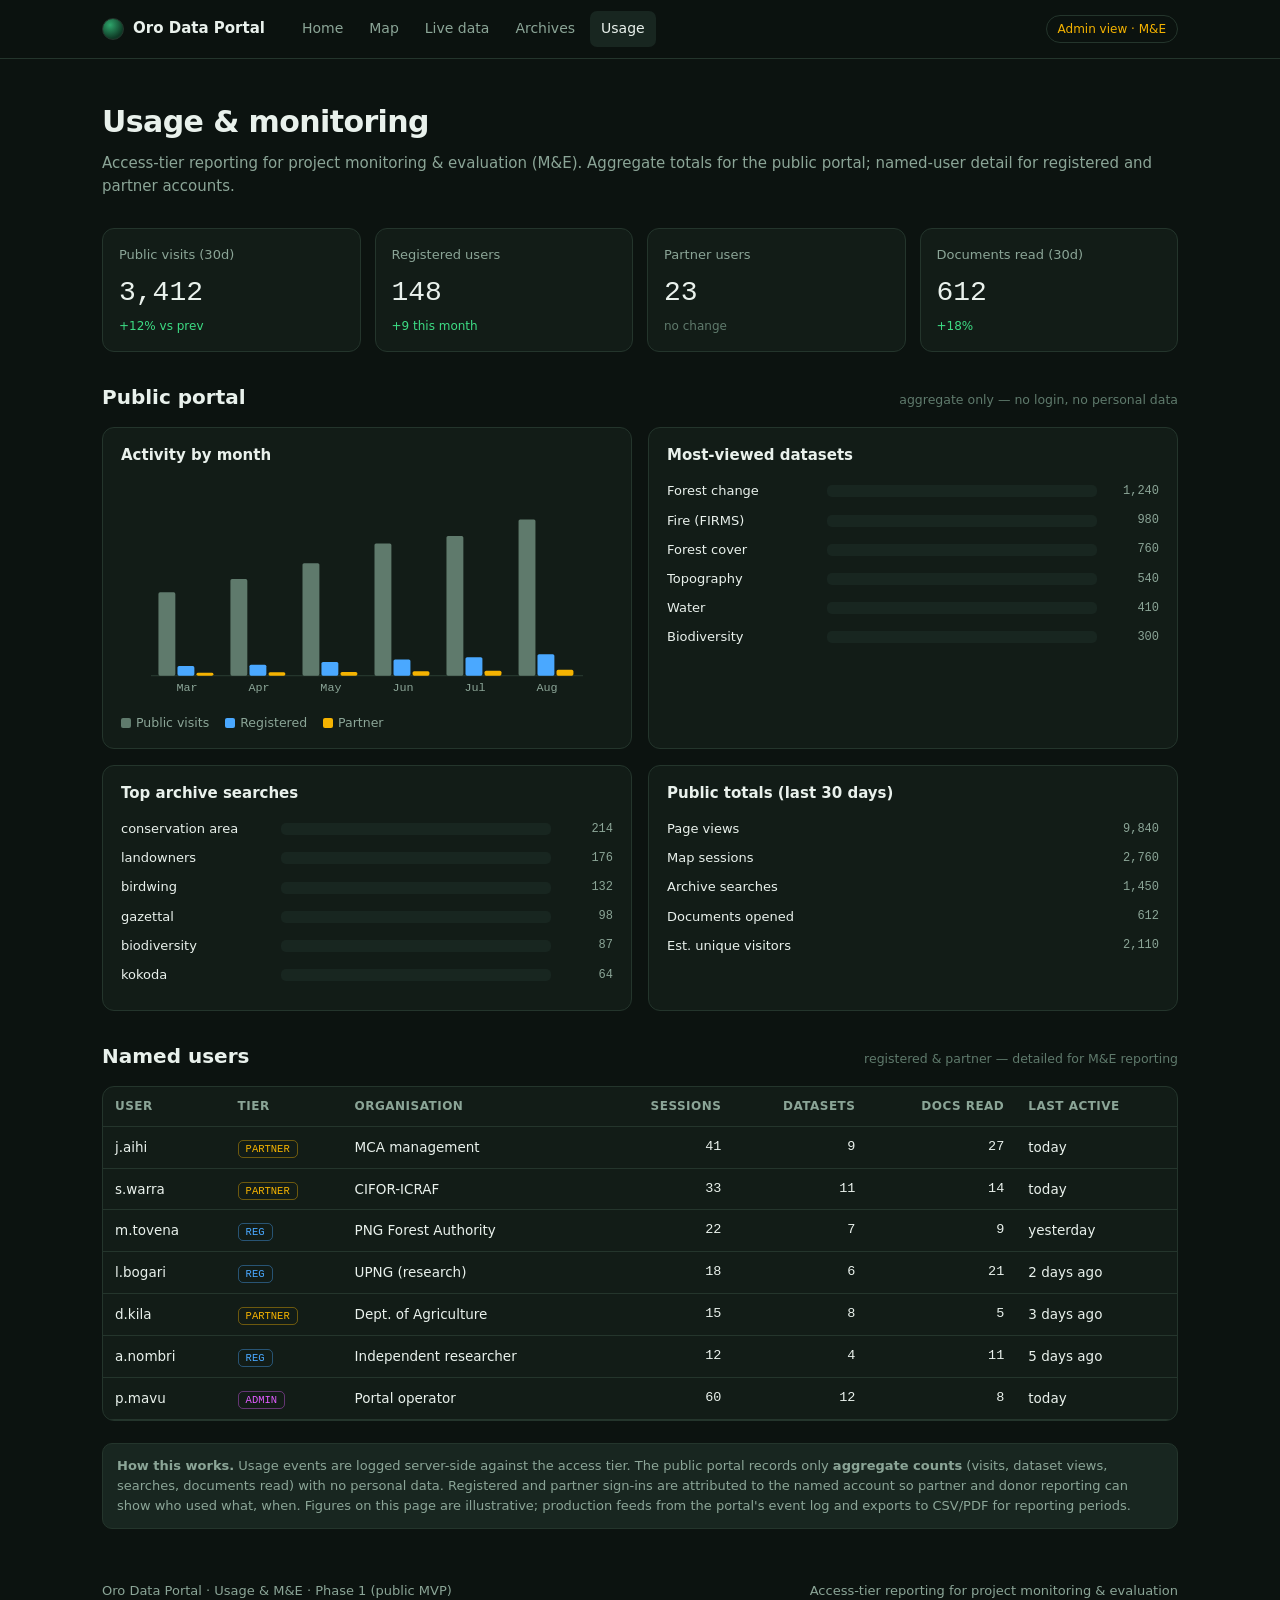
==== app/analytics.html @ 5244d50a "Add protected document archives, in-portal reader, and M&E usage dashboard Reframe the Documents are" ====
<!doctype html>
<html lang="en">
<head>
  <meta charset="utf-8" />
  <meta name="viewport" content="width=device-width, initial-scale=1" />
  <title>Usage &amp; M&amp;E — Oro Data Portal</title>
  <meta name="description" content="Portal usage by access tier for monitoring and evaluation reporting: aggregate public totals and detailed named-user activity." />
  <link rel="stylesheet" href="css/site.css" />
</head>
<body>
  <div class="nav">
    <div class="wrap row">
      <a class="brand" href="index.html"><span class="globe"></span> Oro Data Portal</a>
      <nav class="links">
        <a href="index.html">Home</a>
        <a href="map.html">Map</a>
        <a href="index.html#live">Live data</a>
        <a href="library.html">Archives</a>
        <a href="analytics.html" class="active">Usage</a>
      </nav>
      <span class="spacer"></span>
      <a class="tier-chip" href="index.html#access">Admin view · M&amp;E</a>
    </div>
  </div>

  <div class="wrap">
    <div class="an-head">
      <h1>Usage &amp; monitoring</h1>
      <p>Access-tier reporting for project monitoring &amp; evaluation (M&amp;E). Aggregate totals for the
        public portal; named-user detail for registered and partner accounts.</p>
    </div>

    <div class="kpis" id="kpis"></div>

    <div class="panel-h"><h2>Public portal</h2><span class="hint">aggregate only — no login, no personal data</span></div>
    <div class="grid2">
      <div class="card-p"><h3>Activity by month</h3><div id="monthChart"></div>
        <div class="legend">
          <span><span class="sw" style="background:#5f7a6c"></span>Public visits</span>
          <span><span class="sw" style="background:#4aa8ff"></span>Registered</span>
          <span><span class="sw" style="background:#f5b301"></span>Partner</span>
        </div>
      </div>
      <div class="card-p"><h3>Most-viewed datasets</h3><div id="datasetBars"></div></div>
    </div>

    <div class="grid2" style="margin-top:16px">
      <div class="card-p"><h3>Top archive searches</h3><div id="searchBars"></div></div>
      <div class="card-p"><h3>Public totals (last 30 days)</h3><div id="pubTotals"></div></div>
    </div>

    <div class="panel-h"><h2>Named users</h2><span class="hint">registered &amp; partner — detailed for M&amp;E reporting</span></div>
    <div class="table-wrap">
      <table class="users">
        <thead><tr><th>User</th><th>Tier</th><th>Organisation</th>
          <th style="text-align:right">Sessions</th><th style="text-align:right">Datasets</th>
          <th style="text-align:right">Docs read</th><th>Last active</th></tr></thead>
        <tbody id="userRows"></tbody>
      </table>
    </div>

    <div class="mnote">
      <b>How this works.</b> Usage events are logged server-side against the access tier. The public portal records
      only <b>aggregate counts</b> (visits, dataset views, searches, documents read) with no personal data.
      Registered and partner sign-ins are attributed to the named account so partner and donor reporting can show
      who used what, when. Figures on this page are illustrative; production feeds from the portal's event log and
      exports to CSV/PDF for reporting periods.
    </div>
  </div>

  <footer class="site">
    <div class="wrap row">
      <div>Oro Data Portal · Usage &amp; M&amp;E · Phase 1 (public MVP)</div>
      <div>Access-tier reporting for project monitoring &amp; evaluation</div>
    </div>
  </footer>

  <script src="js/analytics.js"></script>
</body>
</html>
---- app/css/site.css ----
/* Oro Data Portal — shared chrome for public pages (landing + library).
   Same forest-biased dark identity as the map viewer and prototype. */
:root {
  --ground: #0c1310; --panel: #121c17; --panel2: #182620; --line: #24352c;
  --ink: #e9f1ec; --muted: #8ba597; --faint: #5f7a6c;
  --amber: #f5b301; --canopy: #2ea56b; --loss: #ff4d4d; --radd: #e05cff;
  --fire: #ff8c42; --water: #4aa8ff;
  --good: #3ddc84; --warn: #ffb43d;
  --mono: ui-monospace, "SF Mono", "Cascadia Code", Menlo, Consolas, monospace;
  --sans: system-ui, -apple-system, "Segoe UI", Roboto, sans-serif;
  --wrap: 1120px;
}
* { box-sizing: border-box; }
html, body { margin: 0; }
body { font-family: var(--sans); background: var(--ground); color: var(--ink);
  font-size: 15px; line-height: 1.55; -webkit-font-smoothing: antialiased; }
a { color: inherit; }
.wrap { max-width: var(--wrap); margin: 0 auto; padding: 0 22px; }

/* nav */
.nav { position: sticky; top: 0; z-index: 20; background: rgba(12,19,16,.86);
  backdrop-filter: blur(8px); border-bottom: 1px solid var(--line); }
.nav .row { display: flex; align-items: center; gap: 20px; height: 58px; }
.nav .brand { display: flex; align-items: center; gap: 9px; font-weight: 600; text-decoration: none; }
.nav .brand .globe { width: 22px; height: 22px; border-radius: 50%;
  background: radial-gradient(circle at 35% 30%, var(--canopy), #0f3a26 70%); border: 1px solid var(--line); }
.nav .links { display: flex; gap: 4px; margin-left: 6px; }
.nav .links a { text-decoration: none; color: var(--muted); font-size: 14px; padding: 7px 11px; border-radius: 7px; }
.nav .links a:hover, .nav .links a.active { color: var(--ink); background: var(--panel2); }
.nav .spacer { flex: 1; }
.nav .tier-chip { font-size: 12px; color: var(--amber); border: 1px solid var(--line);
  border-radius: 999px; padding: 4px 11px; text-decoration: none; }
.nav .tier-chip:hover { border-color: var(--amber); }
.nav .burger { display: none; }

/* hero */
.hero { position: relative; overflow: hidden; border-bottom: 1px solid var(--line);
  background: radial-gradient(120% 120% at 78% -10%, #16281e 0%, #0c1310 60%); }
.hero .wrap { padding-top: 62px; padding-bottom: 58px; }
.eyebrow { font-family: var(--mono); font-size: 12px; letter-spacing: .12em; text-transform: uppercase;
  color: var(--canopy); margin-bottom: 14px; }
.hero h1 { font-size: clamp(30px, 4.6vw, 50px); line-height: 1.05; margin: 0 0 16px;
  letter-spacing: -.02em; text-wrap: balance; max-width: 15ch; }
.hero p.lede { font-size: 18px; color: var(--muted); max-width: 60ch; margin: 0 0 26px; }
.cta-row { display: flex; gap: 12px; flex-wrap: wrap; }
.btn { display: inline-flex; align-items: center; gap: 8px; text-decoration: none;
  border-radius: 9px; padding: 11px 18px; font-weight: 600; font-size: 15px; border: 1px solid transparent; cursor: pointer; }
.btn.primary { background: var(--amber); color: #221a00; }
.btn.primary:hover { filter: brightness(1.06); }
.btn.ghost { background: transparent; color: var(--ink); border-color: var(--line); }
.btn.ghost:hover { border-color: var(--muted); }

.statbar { display: flex; flex-wrap: wrap; gap: 30px; margin-top: 40px; padding-top: 26px; border-top: 1px solid var(--line); }
.statbar .s .n { font-family: var(--mono); font-size: 24px; font-variant-numeric: tabular-nums; }
.statbar .s .l { font-size: 12.5px; color: var(--muted); }

/* sections */
section.blk { padding: 52px 0; border-bottom: 1px solid var(--line); }
.sec-h { display: flex; align-items: baseline; justify-content: space-between; gap: 16px; margin-bottom: 22px; flex-wrap: wrap; }
.sec-h h2 { font-size: 24px; margin: 0; letter-spacing: -.01em; }
.sec-h p { margin: 0; color: var(--muted); font-size: 14px; }
.sec-h a.more { color: var(--amber); text-decoration: none; font-size: 14px; white-space: nowrap; }
.sec-h a.more:hover { text-decoration: underline; }

/* dataset cards */
.cards { display: grid; grid-template-columns: repeat(auto-fill, minmax(250px, 1fr)); gap: 14px; }
.card { display: block; text-decoration: none; background: var(--panel); border: 1px solid var(--line);
  border-radius: 12px; padding: 16px; transition: border-color .15s, transform .15s; }
.card:hover { border-color: var(--muted); transform: translateY(-2px); }
.card .top { display: flex; align-items: center; gap: 9px; margin-bottom: 8px; }
.card .dot { width: 10px; height: 10px; border-radius: 50%; flex: none; }
.card .nm { font-weight: 600; font-size: 15px; }
.card .src { color: var(--muted); font-size: 13px; min-height: 34px; }
.card .foot { display: flex; align-items: center; justify-content: space-between; margin-top: 10px; }
.badge { font-family: var(--mono); font-size: 10.5px; letter-spacing: .04em; padding: 2px 7px; border-radius: 5px;
  border: 1px solid var(--line); color: var(--muted); }
.badge.public { color: var(--good); border-color: rgba(61,220,132,.4); }
.badge.reg { color: var(--water); border-color: rgba(74,168,255,.4); }
.badge.partner { color: var(--amber); border-color: rgba(245,179,1,.4); }
.card .arrow { color: var(--faint); font-size: 15px; }

/* live cards */
.live-cards { display: grid; grid-template-columns: repeat(auto-fill, minmax(280px, 1fr)); gap: 14px; }
.live-card { background: var(--panel); border: 1px solid var(--line); border-radius: 12px; padding: 16px; }
.live-card .lh { display: flex; align-items: center; gap: 8px; font-weight: 600; }
.live-card .blip { width: 8px; height: 8px; border-radius: 50%; background: var(--good);
  box-shadow: 0 0 0 0 rgba(61,220,132,.5); animation: pulse 2.2s infinite; }
@keyframes pulse { 0%{box-shadow:0 0 0 0 rgba(61,220,132,.5)} 70%{box-shadow:0 0 0 8px rgba(61,220,132,0)} 100%{box-shadow:0 0 0 0 rgba(61,220,132,0)} }
.live-card .big { font-family: var(--mono); font-size: 30px; font-variant-numeric: tabular-nums; margin: 10px 0 2px; }
.live-card .sub { color: var(--muted); font-size: 13px; }
.live-card .lnk { display: inline-block; margin-top: 12px; color: var(--amber); text-decoration: none; font-size: 13.5px; }
.live-card .lnk:hover { text-decoration: underline; }
.spark { width: 100%; height: 36px; margin-top: 8px; }

/* tiers strip */
.tiers-grid { display: grid; grid-template-columns: repeat(auto-fit, minmax(220px,1fr)); gap: 14px; }
.tier-box { background: var(--panel); border: 1px solid var(--line); border-radius: 12px; padding: 16px; }
.tier-box h3 { margin: 0 0 4px; font-size: 16px; }
.tier-box .who { color: var(--muted); font-size: 13px; margin-bottom: 10px; }
.tier-box ul { margin: 0; padding-left: 18px; color: var(--muted); font-size: 13.5px; }

/* document library */
.lib-head { padding: 40px 0 20px; border-bottom: 1px solid var(--line); }
.lib-head h1 { margin: 0 0 6px; font-size: 30px; letter-spacing: -.02em; }
.lib-head p { margin: 0; color: var(--muted); }
.lib-controls { display: flex; gap: 12px; flex-wrap: wrap; align-items: center; margin: 20px 0 6px; }
.search { flex: 1; min-width: 220px; display: flex; align-items: center; gap: 8px;
  background: var(--panel); border: 1px solid var(--line); border-radius: 9px; padding: 9px 12px; }
.search input { flex: 1; background: transparent; border: 0; color: var(--ink); font: inherit; outline: none; }
.search input::placeholder { color: var(--faint); }
.chips { display: flex; gap: 6px; flex-wrap: wrap; }
.chip { background: var(--panel); border: 1px solid var(--line); color: var(--muted); font: inherit;
  font-size: 13px; padding: 7px 13px; border-radius: 999px; cursor: pointer; }
.chip:hover { color: var(--ink); }
.chip.active { background: var(--amber); color: #221a00; border-color: var(--amber); font-weight: 600; }
.result-meta { color: var(--faint); font-size: 12.5px; margin: 14px 2px; font-family: var(--mono); }

.doc-list { display: flex; flex-direction: column; gap: 10px; padding-bottom: 20px; }
.doc { display: grid; grid-template-columns: 46px 1fr auto; gap: 14px; align-items: center;
  background: var(--panel); border: 1px solid var(--line); border-radius: 11px; padding: 14px 16px;
  text-decoration: none; transition: border-color .15s; }
.doc:hover { border-color: var(--muted); }
.doc .ic { width: 46px; height: 46px; border-radius: 9px; display: grid; place-items: center;
  font-family: var(--mono); font-size: 10px; font-weight: 700; letter-spacing: .02em;
  background: var(--panel2); border: 1px solid var(--line); color: var(--muted); }
.doc .t { font-weight: 600; font-size: 15.5px; }
.doc .d { color: var(--muted); font-size: 13px; margin-top: 2px; }
.doc .meta { display: flex; gap: 8px; align-items: center; margin-top: 7px; flex-wrap: wrap; }
.doc .meta span { font-family: var(--mono); font-size: 11.5px; color: var(--faint); }
.doc .right { text-align: right; display: flex; flex-direction: column; align-items: flex-end; gap: 8px; }
.doc .dl { color: var(--amber); font-size: 13px; white-space: nowrap; }
.empty { color: var(--muted); text-align: center; padding: 40px; }

/* archive tabs */
.arch-tabs { display: flex; gap: 8px; flex-wrap: wrap; margin: 18px 0 4px; }
.arch-tab { display: flex; align-items: center; gap: 8px; background: var(--panel); border: 1px solid var(--line);
  color: var(--muted); font: inherit; font-size: 13.5px; padding: 9px 14px; border-radius: 10px; cursor: pointer; }
.arch-tab:hover { color: var(--ink); }
.arch-tab.active { border-color: var(--amber); color: var(--ink); }
.arch-tab .n { font-family: var(--mono); font-size: 11px; color: var(--faint); }
.arch-tab.planned { opacity: .6; }
.arch-tab.planned .n { color: var(--warn); }

/* protection banner */
.protect { display: flex; gap: 10px; align-items: flex-start; background: var(--panel2); border: 1px solid var(--line);
  border-radius: 10px; padding: 12px 14px; margin: 16px 0; font-size: 13px; color: var(--muted); }
.protect b { color: var(--ink); font-weight: 600; }

/* search-first empty state */
.empty-search { text-align: center; color: var(--muted); padding: 54px 20px; }
.empty-search .ic { font-size: 34px; opacity: .5; }
.empty-search h3 { color: var(--ink); margin: 12px 0 6px; font-weight: 600; }

/* result cards (archives) */
.res { background: var(--panel); border: 1px solid var(--line); border-radius: 12px; padding: 16px 18px; margin-bottom: 12px; }
.res h3 { margin: 0 0 6px; font-size: 16.5px; }
.res .rmeta { display: flex; gap: 10px; flex-wrap: wrap; font-family: var(--mono); font-size: 11.5px; color: var(--faint); margin-bottom: 8px; }
.res .snip { font-size: 14px; color: var(--muted); margin-bottom: 10px; }
.res .snip mark { background: rgba(245,179,1,.28); color: var(--ink); padding: 0 2px; border-radius: 2px; }
.res .kw { display: flex; gap: 6px; flex-wrap: wrap; margin-bottom: 12px; }
.res .kw button { background: var(--panel2); border: 1px solid var(--line); color: var(--muted); font: inherit;
  font-size: 12px; padding: 3px 10px; border-radius: 999px; cursor: pointer; }
.res .kw button:hover { color: var(--ink); border-color: var(--muted); }
.res .read { display: inline-flex; align-items: center; gap: 6px; background: var(--amber); color: #221a00;
  border: 0; font: inherit; font-weight: 600; font-size: 13.5px; padding: 8px 14px; border-radius: 8px; cursor: pointer; }
.res.locked .read { background: transparent; color: var(--muted); border: 1px solid var(--line); }

/* in-portal reader modal */
.reader { position: fixed; inset: 0; z-index: 60; display: none; }
.reader.open { display: block; }
.reader .scrim { position: absolute; inset: 0; background: rgba(4,8,6,.72); backdrop-filter: blur(2px); }
.reader .panel { position: absolute; inset: 3% 4%; background: var(--panel); border: 1px solid var(--line);
  border-radius: 14px; display: flex; flex-direction: column; overflow: hidden; box-shadow: 0 20px 60px rgba(0,0,0,.5); }
.reader .rhead { display: flex; align-items: center; gap: 12px; padding: 13px 16px; border-bottom: 1px solid var(--line); }
.reader .rhead .rt { font-weight: 600; font-size: 15px; }
.reader .rhead .rsub { color: var(--faint); font-size: 12px; font-family: var(--mono); }
.reader .rhead .x { margin-left: auto; background: var(--panel2); border: 1px solid var(--line); color: var(--ink);
  width: 34px; height: 34px; border-radius: 8px; cursor: pointer; font-size: 16px; }
.reader .stage { flex: 1; background: #0a0f0c; display: grid; place-items: center; padding: 20px; overflow: auto; }
.reader .doc-frame { width: 100%; height: 100%; border: 0; background: #fff; border-radius: 6px; }
.reader .placeholder { text-align: center; color: var(--muted); max-width: 460px; }
.reader .placeholder .pg { width: 180px; height: 232px; margin: 0 auto 16px; border-radius: 6px;
  background: #131c17; border: 1px solid var(--line);
  display: grid; place-items: center; color: var(--faint); font-family: var(--mono); font-size: 11px; }
.reader .rfoot { display: flex; align-items: center; gap: 12px; padding: 10px 16px; border-top: 1px solid var(--line);
  font-size: 12px; color: var(--faint); }
.reader .rfoot .lock { color: var(--good); }

/* analytics / M&E dashboard */
.an-head { padding: 40px 0 8px; }
.an-head h1 { margin: 0 0 6px; font-size: 30px; letter-spacing: -.02em; }
.an-head p { margin: 0; color: var(--muted); }
.kpis { display: grid; grid-template-columns: repeat(auto-fit, minmax(190px, 1fr)); gap: 14px; margin: 22px 0; }
.kpi { background: var(--panel); border: 1px solid var(--line); border-radius: 12px; padding: 16px; }
.kpi .k { color: var(--muted); font-size: 13px; }
.kpi .v { font-family: var(--mono); font-size: 28px; font-variant-numeric: tabular-nums; margin: 6px 0 2px; }
.kpi .d { font-size: 12px; } .kpi .d.up { color: var(--good); } .kpi .d.flat { color: var(--faint); }
.panel-h { display: flex; align-items: baseline; justify-content: space-between; gap: 12px; margin: 30px 0 14px; }
.panel-h h2 { font-size: 20px; margin: 0; }
.panel-h .hint { color: var(--faint); font-size: 12.5px; }
.grid2 { display: grid; grid-template-columns: 1fr 1fr; gap: 16px; }
.card-p { background: var(--panel); border: 1px solid var(--line); border-radius: 12px; padding: 16px 18px; }
.card-p h3 { margin: 0 0 14px; font-size: 15px; }
.legend { display: flex; gap: 16px; flex-wrap: wrap; font-size: 12.5px; color: var(--muted); margin-top: 10px; }
.legend .sw { display: inline-block; width: 10px; height: 10px; border-radius: 2px; margin-right: 5px; vertical-align: middle; }
.hbar { display: grid; grid-template-columns: 150px 1fr 52px; align-items: center; gap: 10px; margin-bottom: 9px; font-size: 13px; }
.hbar .track { background: var(--panel2); border-radius: 5px; height: 12px; overflow: hidden; }
.hbar .fill { height: 100%; border-radius: 5px; background: var(--canopy); }
.hbar .val { font-family: var(--mono); font-size: 12px; color: var(--muted); text-align: right; }
.hbar .lbl { color: var(--ink); overflow: hidden; text-overflow: ellipsis; white-space: nowrap; }

table.users { width: 100%; border-collapse: collapse; font-size: 13.5px; }
table.users th, table.users td { text-align: left; padding: 10px 12px; border-bottom: 1px solid var(--line); }
table.users th { color: var(--muted); font-weight: 600; font-size: 12px; text-transform: uppercase; letter-spacing: .04em; }
table.users td.num { font-family: var(--mono); text-align: right; font-variant-numeric: tabular-nums; }
.table-wrap { overflow-x: auto; background: var(--panel); border: 1px solid var(--line); border-radius: 12px; }
.tier-pill { font-family: var(--mono); font-size: 10.5px; padding: 2px 7px; border-radius: 5px; border: 1px solid var(--line); }
.tier-pill.reg { color: var(--water); border-color: rgba(74,168,255,.4); }
.tier-pill.partner { color: var(--amber); border-color: rgba(245,179,1,.4); }
.tier-pill.admin { color: var(--radd); border-color: rgba(224,92,255,.4); }
.mnote { background: var(--panel2); border: 1px solid var(--line); border-radius: 10px; padding: 12px 14px;
  color: var(--muted); font-size: 13px; margin: 22px 0; }
@media (max-width: 780px) { .grid2 { grid-template-columns: 1fr; } }

/* footer */
footer.site { padding: 30px 0; color: var(--muted); font-size: 13px; }
footer.site .row { display: flex; justify-content: space-between; gap: 16px; flex-wrap: wrap; }
footer.site a { color: var(--muted); }

@media (max-width: 720px) {
  .nav .links { display: none; }
  .statbar { gap: 20px; }
}
@media (prefers-reduced-motion: reduce) { * { animation: none !important; transition: none !important; } }
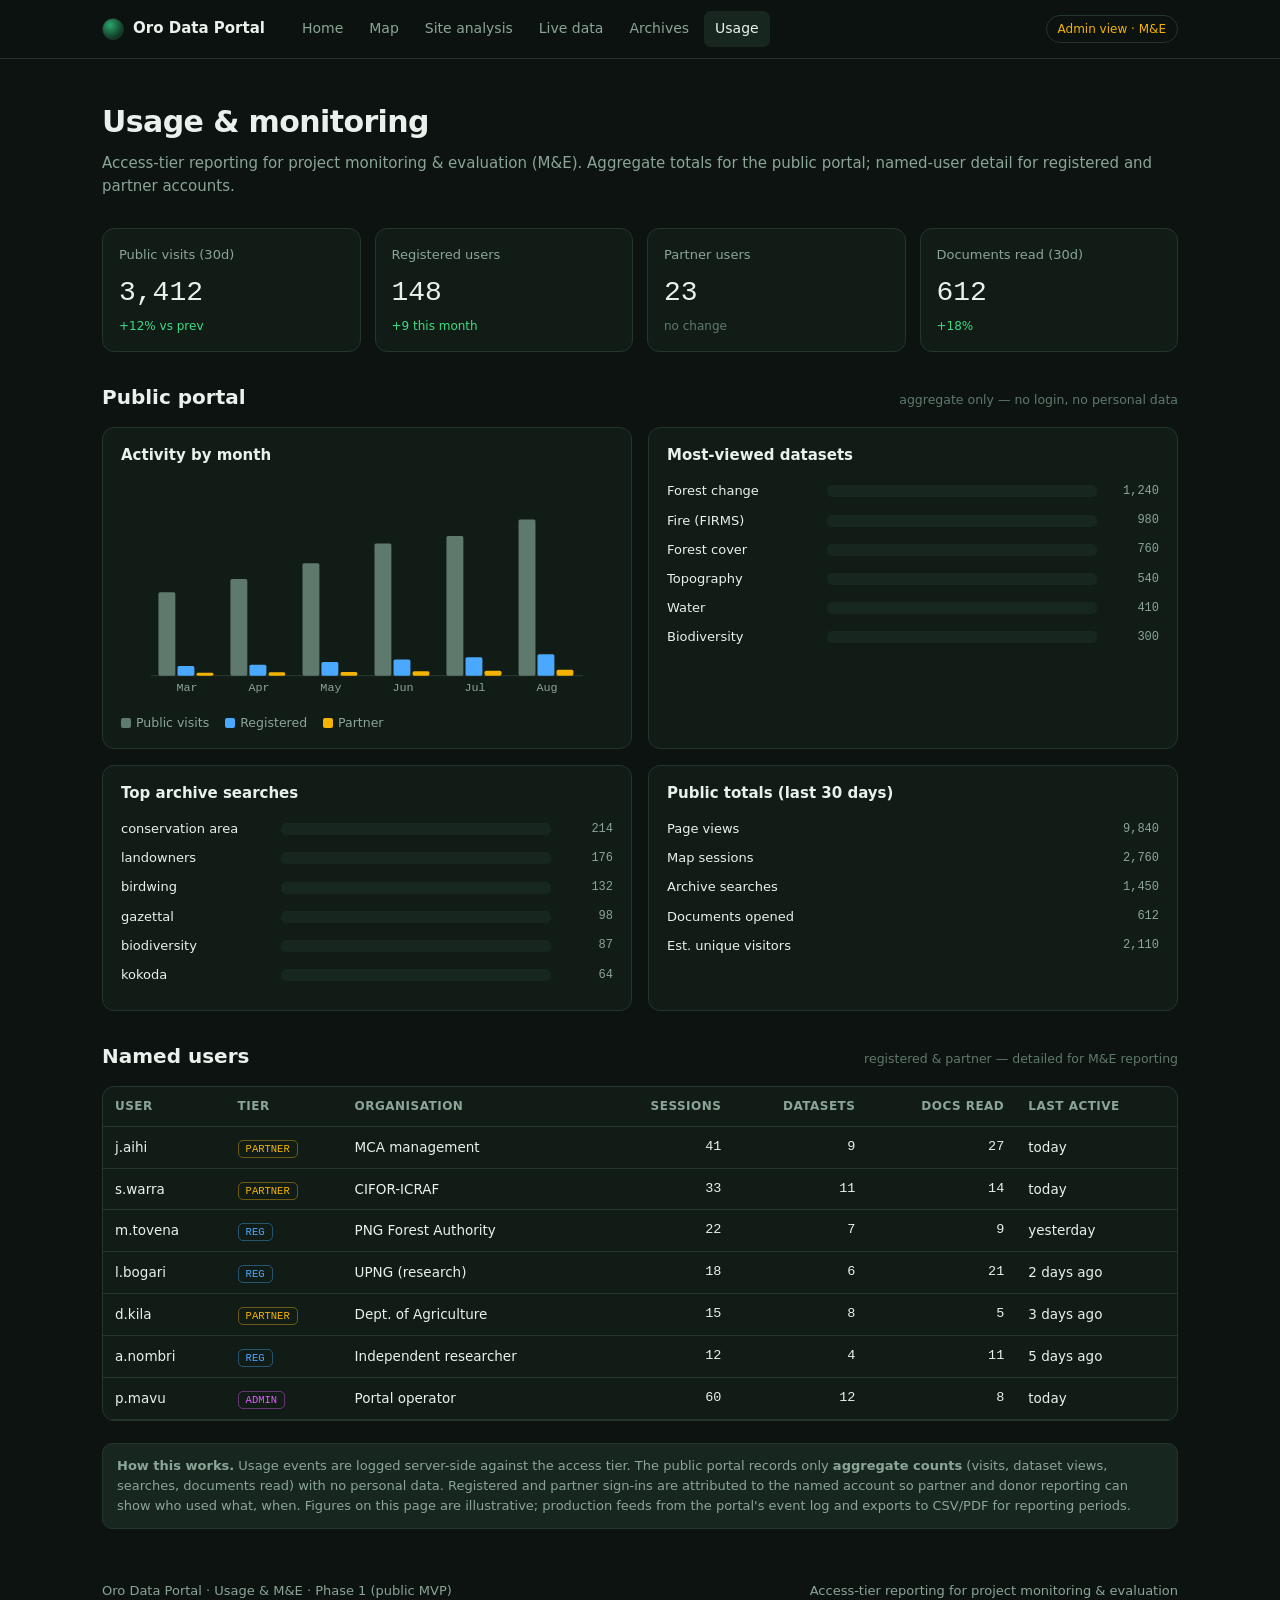
==== commit 3de374a9: "feat(app): add Site analysis page + nav/home entry; drop 'incl. MCA' from titles - New app/site.html" ====
--- a/app/analytics.html
+++ b/app/analytics.html
@@ -14,6 +14,7 @@
       <nav class="links">
         <a href="index.html">Home</a>
         <a href="map.html">Map</a>
+        <a href="site.html">Site analysis</a>
         <a href="index.html#live">Live data</a>
         <a href="library.html">Archives</a>
         <a href="analytics.html" class="active">Usage</a>
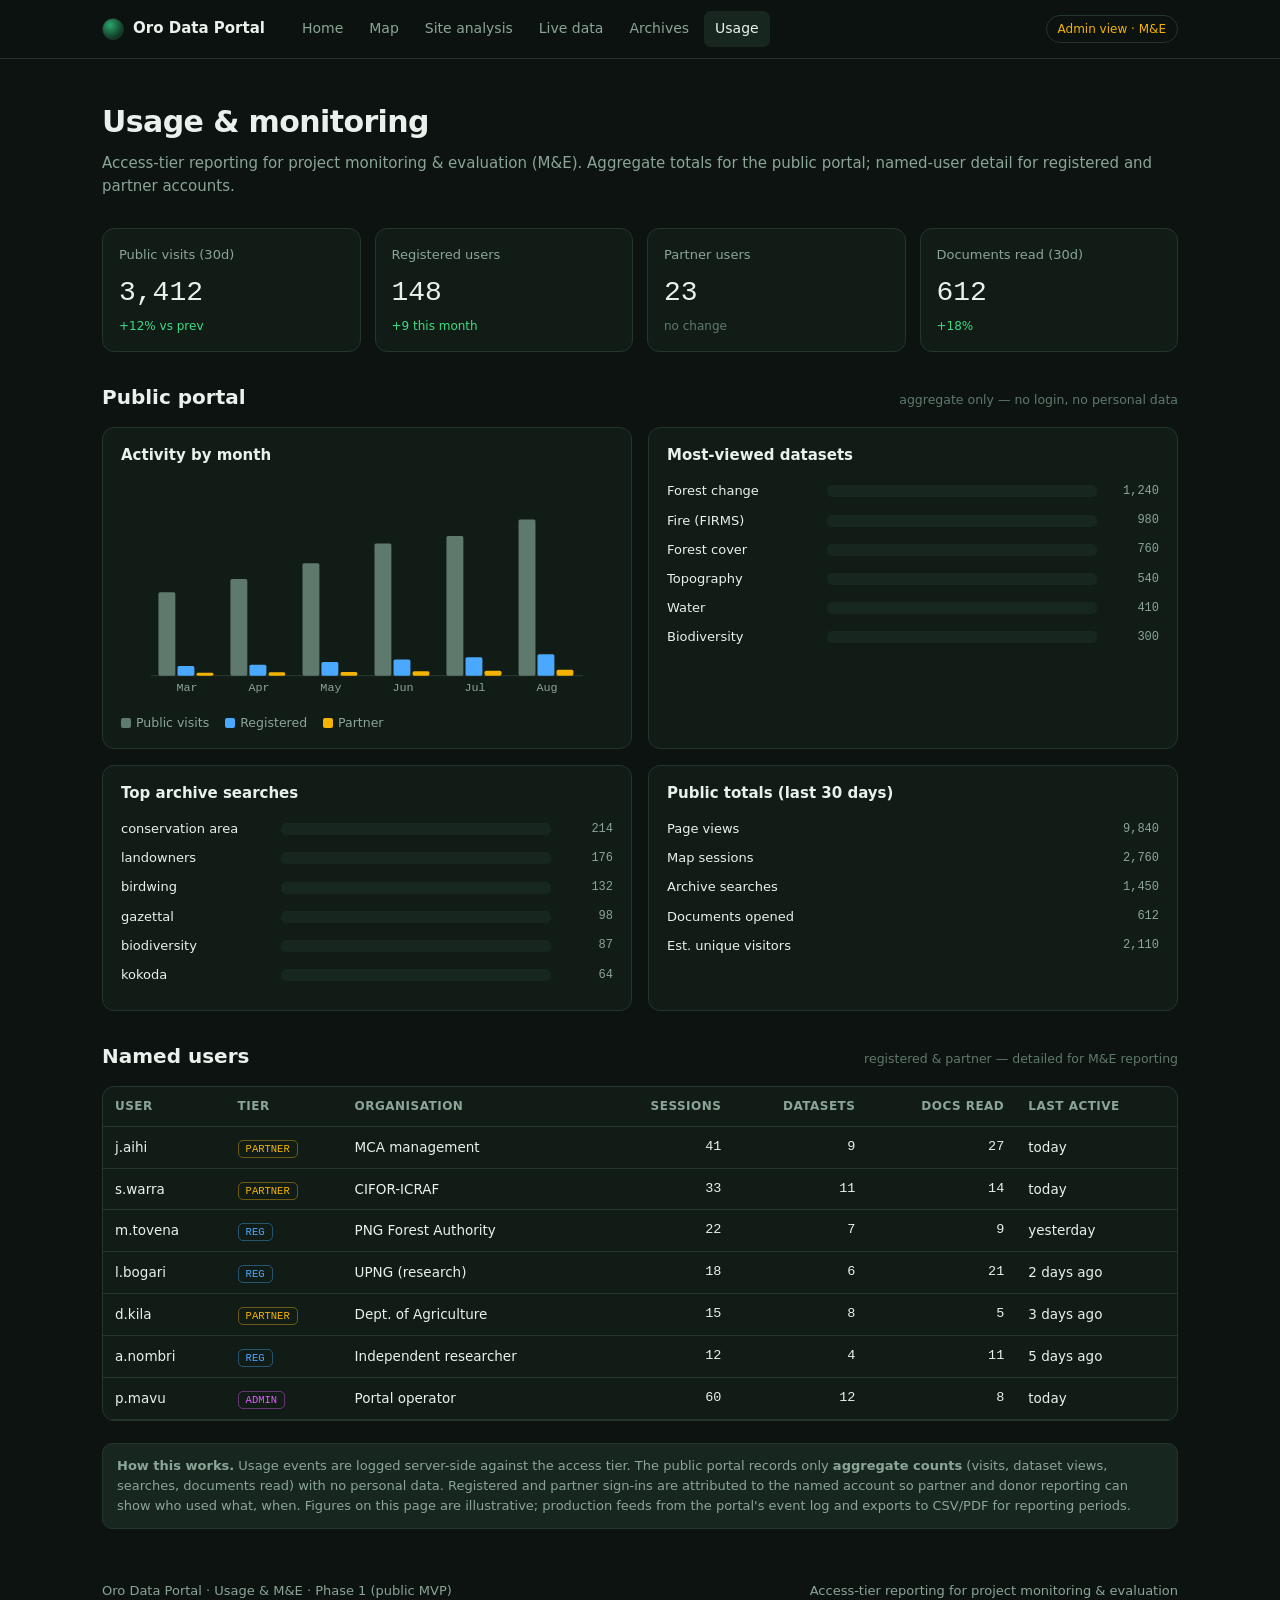
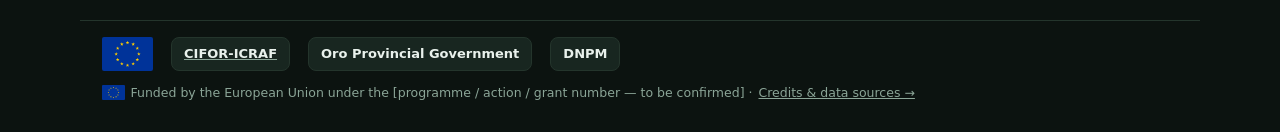
==== commit c885e637: "feat(credits): add funder/partner logos, EU funding credit & data-source credits - app/img/eu-emblem" ====
--- a/app/analytics.html
+++ b/app/analytics.html
@@ -6,6 +6,8 @@
   <title>Usage &amp; M&amp;E — Oro Data Portal</title>
   <meta name="description" content="Portal usage by access tier for monitoring and evaluation reporting: aggregate public totals and detailed named-user activity." />
   <link rel="stylesheet" href="css/site.css" />
+  <script src="js/cf-analytics.js"></script>
+  <script src="js/credits.js"></script>
 </head>
 <body>
   <div class="nav">
@@ -74,6 +76,7 @@
       <div>Oro Data Portal · Usage &amp; M&amp;E · Phase 1 (public MVP)</div>
       <div>Access-tier reporting for project monitoring &amp; evaluation</div>
     </div>
+    <div class="wrap site-credits" id="siteCredits"></div>
   </footer>
 
   <script src="js/analytics.js"></script>
--- a/app/css/site.css
+++ b/app/css/site.css
@@ -164,6 +164,8 @@
 .res .read { display: inline-flex; align-items: center; gap: 6px; background: var(--amber); color: #221a00;
   border: 0; font: inherit; font-weight: 600; font-size: 13.5px; padding: 8px 14px; border-radius: 8px; cursor: pointer; }
 .res.locked .read { background: transparent; color: var(--muted); border: 1px solid var(--line); }
+.res .read[disabled] { cursor: not-allowed; opacity: .8; }
+.res .snip.restricted { font-style: italic; color: var(--faint); }
 
 /* in-portal reader modal */
 .reader { position: fixed; inset: 0; z-index: 60; display: none; }
@@ -227,6 +229,37 @@
 footer.site .row { display: flex; justify-content: space-between; gap: 16px; flex-wrap: wrap; }
 footer.site a { color: var(--muted); }
 
+/* funders / partners strip (footer) */
+.site-credits { border-top: 1px solid var(--line); margin-top: 18px; padding-top: 16px; }
+.funders { display: flex; align-items: center; gap: 18px; flex-wrap: wrap; }
+.funders.big { gap: 26px; }
+.funder { display: inline-flex; align-items: center; }
+.funder-img { height: 34px; width: auto; display: block; }
+.funders.big .funder-img { height: 54px; }
+.funder .eu-emblem, .funder-img[src*="eu-emblem"] { border-radius: 2px; }
+.funder-chip { display: inline-flex; align-items: center; height: 34px; padding: 0 12px;
+  border: 1px solid var(--line); border-radius: 8px; background: var(--panel2, rgba(255,255,255,.03));
+  color: var(--ink); font-weight: 600; font-size: 13px; white-space: nowrap; }
+.funders.big .funder-chip { height: 44px; font-size: 14px; }
+.funding-line { display: flex; align-items: center; flex-wrap: wrap; gap: 6px; margin-top: 12px;
+  color: var(--muted); font-size: 12.5px; }
+.funding-line .eu-mini { height: 15px; width: auto; vertical-align: middle; border-radius: 1px; }
+.funding-line a { color: var(--muted); text-decoration: underline; }
+
+/* credits page */
+.cr-fund { display: flex; align-items: center; gap: 20px; flex-wrap: wrap;
+  background: var(--panel); border: 1px solid var(--line); border-radius: 12px; padding: 18px 20px; margin: 8px 0 26px; }
+.cr-emblem { height: 76px; width: auto; border-radius: 3px; }
+.cr-fund-line { font-size: 18px; font-weight: 700; color: var(--ink); }
+.cr-fund-prog { color: var(--muted); margin-top: 3px; }
+.cr-disc { color: var(--faint); font-size: 12px; max-width: 70ch; margin: 10px 0 0; }
+.cr-lead { color: var(--muted); max-width: 80ch; }
+.cr-grp { margin: 22px 0 8px; font-size: 15px; }
+.cr-table { width: 100%; border-collapse: collapse; font-size: 13.5px; }
+.cr-table th, .cr-table td { text-align: left; padding: 8px 10px; border-bottom: 1px solid var(--line); vertical-align: top; }
+.cr-table th { color: var(--faint); font-weight: 600; font-family: var(--mono); font-size: 11.5px; text-transform: uppercase; letter-spacing: .04em; }
+.cr-table td:first-child { color: var(--ink); }
+
 @media (max-width: 720px) {
   .nav .links { display: none; }
   .statbar { gap: 20px; }
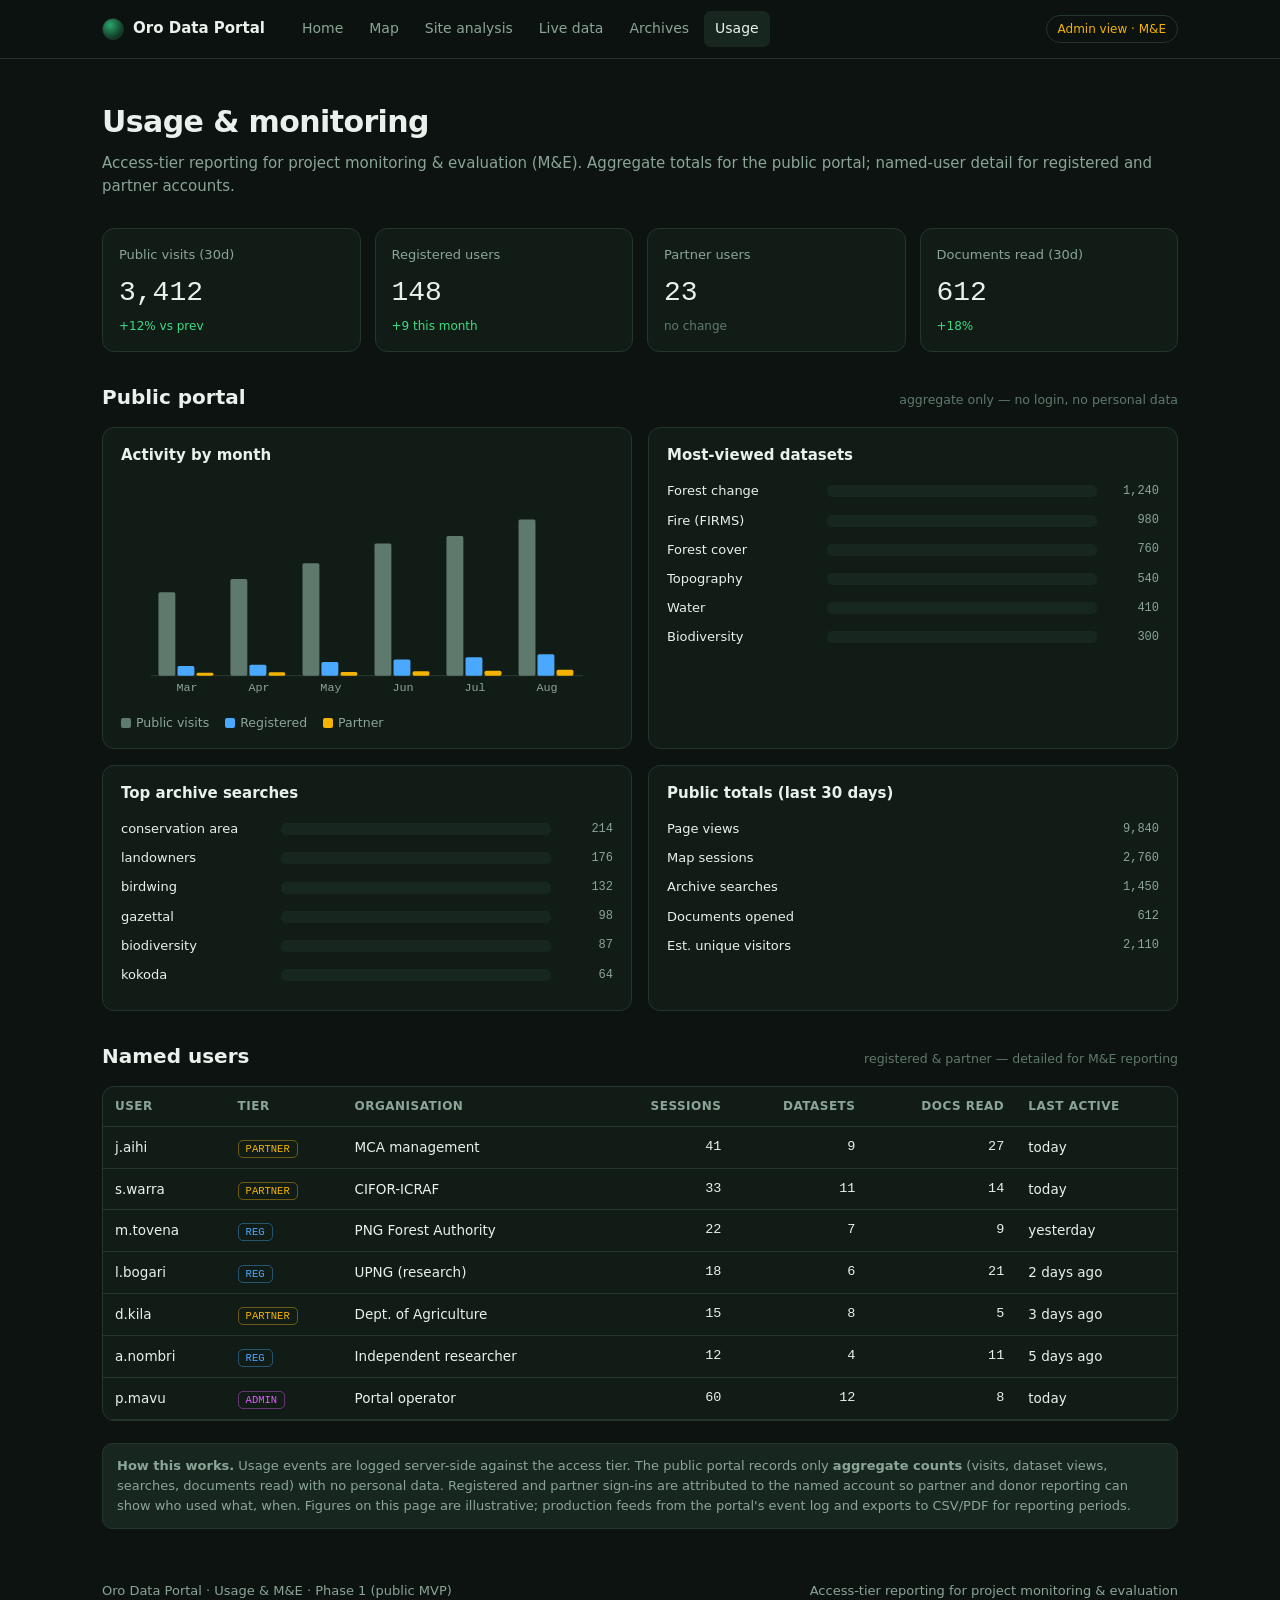
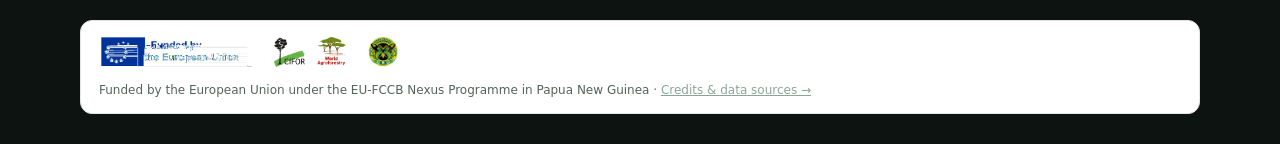
==== commit 27b48a45: "Pre-launch cleanup: unlist Usage, remove fabricated homepage numbers, favicon, honest labels - Remov" ====
--- a/app/analytics.html
+++ b/app/analytics.html
@@ -3,6 +3,7 @@
 <head>
   <meta charset="utf-8" />
   <meta name="viewport" content="width=device-width, initial-scale=1" />
+  <link rel="icon" href="img/favicon.svg" type="image/svg+xml" />
   <title>Usage &amp; M&amp;E — Oro Data Portal</title>
   <meta name="description" content="Portal usage by access tier for monitoring and evaluation reporting: aggregate public totals and detailed named-user activity." />
   <link rel="stylesheet" href="css/site.css" />
--- a/app/css/site.css
+++ b/app/css/site.css
@@ -229,30 +229,29 @@
 footer.site .row { display: flex; justify-content: space-between; gap: 16px; flex-wrap: wrap; }
 footer.site a { color: var(--muted); }
 
-/* funders / partners strip (footer) */
-.site-credits { border-top: 1px solid var(--line); margin-top: 18px; padding-top: 16px; }
-.funders { display: flex; align-items: center; gap: 18px; flex-wrap: wrap; }
-.funders.big { gap: 26px; }
-.funder { display: inline-flex; align-items: center; }
-.funder-img { height: 34px; width: auto; display: block; }
-.funders.big .funder-img { height: 54px; }
-.funder .eu-emblem, .funder-img[src*="eu-emblem"] { border-radius: 2px; }
-.funder-chip { display: inline-flex; align-items: center; height: 34px; padding: 0 12px;
-  border: 1px solid var(--line); border-radius: 8px; background: var(--panel2, rgba(255,255,255,.03));
-  color: var(--ink); font-weight: 600; font-size: 13px; white-space: nowrap; }
-.funders.big .funder-chip { height: 44px; font-size: 14px; }
-.funding-line { display: flex; align-items: center; flex-wrap: wrap; gap: 6px; margin-top: 12px;
-  color: var(--muted); font-size: 12.5px; }
-.funding-line .eu-mini { height: 15px; width: auto; vertical-align: middle; border-radius: 1px; }
-.funding-line a { color: var(--muted); text-decoration: underline; }
+/* funders / partners — logos sit on a WHITE band so the EU "Funded by" lockup
+   (dark-blue text) and the colour crests stay legible on the dark site. */
+.site-credits, .credits-logos { background: #fff; border: 1px solid #e4e4e4; border-radius: 12px;
+  padding: 14px 18px; margin-top: 18px; }
+.funders { display: flex; align-items: center; gap: 22px; flex-wrap: wrap; }
+.funder, .eu-lockup-wrap { display: inline-flex; align-items: center; }
+.funder-img { height: 30px; width: auto; display: block; }
+.eu-lockup { height: 34px; width: auto; display: block; }
+.funders.big .funder-img { height: 46px; }
+.funders.big .eu-lockup { height: 50px; }
+.funder-chip { display: inline-flex; align-items: center; height: 30px; padding: 0 12px;
+  border: 1px solid #ddd; border-radius: 8px; background: #f4f4f4;
+  color: #1c2330; font-weight: 600; font-size: 13px; white-space: nowrap; }
+.funding-line { flex-wrap: wrap; gap: 6px; margin-top: 12px; color: #55635b; font-size: 12px; }
+.funding-line a { color: #2f6b4f; text-decoration: underline; }
 
 /* credits page */
 .cr-fund { display: flex; align-items: center; gap: 20px; flex-wrap: wrap;
-  background: var(--panel); border: 1px solid var(--line); border-radius: 12px; padding: 18px 20px; margin: 8px 0 26px; }
-.cr-emblem { height: 76px; width: auto; border-radius: 3px; }
-.cr-fund-line { font-size: 18px; font-weight: 700; color: var(--ink); }
-.cr-fund-prog { color: var(--muted); margin-top: 3px; }
-.cr-disc { color: var(--faint); font-size: 12px; max-width: 70ch; margin: 10px 0 0; }
+  background: #fff; border: 1px solid #e4e4e4; border-radius: 12px; padding: 18px 20px; margin: 8px 0 26px; }
+.cr-lockup { height: 60px; width: auto; }
+.cr-fund-prog { color: #1c2330; font-weight: 600; }
+.cr-disc { color: #55635b; font-size: 12px; max-width: 70ch; margin: 10px 0 0; }
+.funders.big.band { background: #fff; border: 1px solid #e4e4e4; border-radius: 12px; padding: 16px 18px; }
 .cr-lead { color: var(--muted); max-width: 80ch; }
 .cr-grp { margin: 22px 0 8px; font-size: 15px; }
 .cr-table { width: 100%; border-collapse: collapse; font-size: 13.5px; }
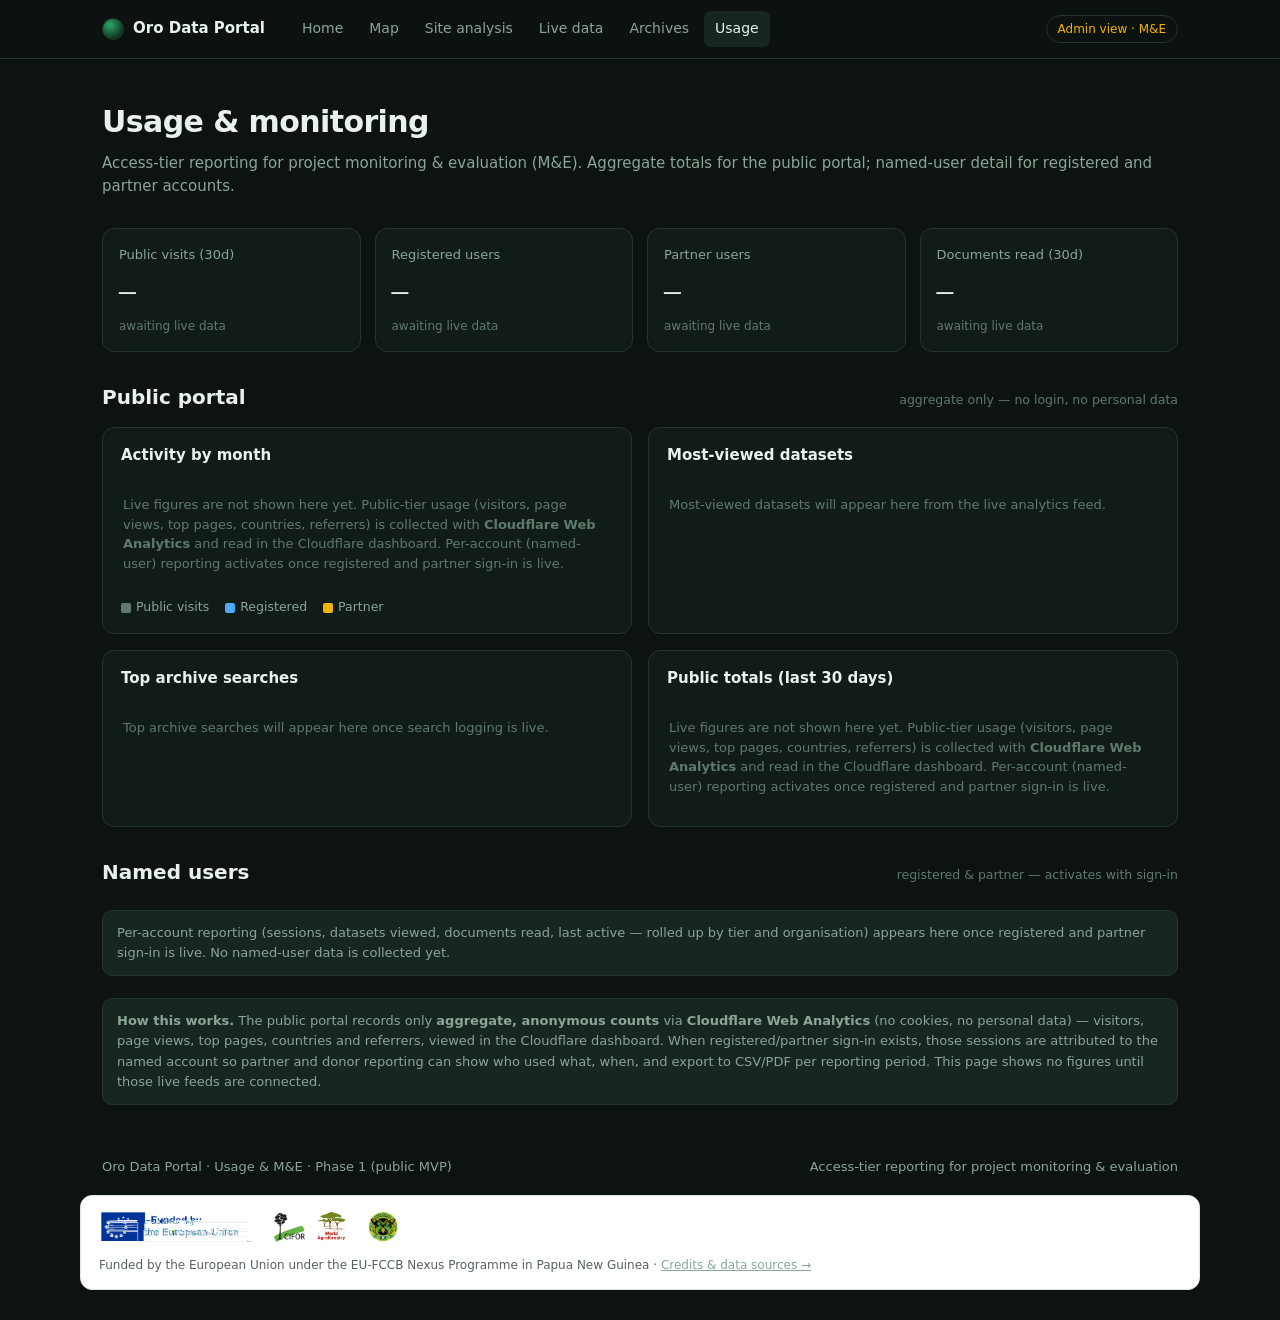
==== commit 9b4ed28d: "Neutralise Usage page: remove fabricated figures and named individuals Replace the illustrative KPIs" ====
--- a/app/analytics.html
+++ b/app/analytics.html
@@ -53,22 +53,18 @@
       <div class="card-p"><h3>Public totals (last 30 days)</h3><div id="pubTotals"></div></div>
     </div>
 
-    <div class="panel-h"><h2>Named users</h2><span class="hint">registered &amp; partner — detailed for M&amp;E reporting</span></div>
-    <div class="table-wrap">
-      <table class="users">
-        <thead><tr><th>User</th><th>Tier</th><th>Organisation</th>
-          <th style="text-align:right">Sessions</th><th style="text-align:right">Datasets</th>
-          <th style="text-align:right">Docs read</th><th>Last active</th></tr></thead>
-        <tbody id="userRows"></tbody>
-      </table>
+    <div class="panel-h"><h2>Named users</h2><span class="hint">registered &amp; partner — activates with sign-in</span></div>
+    <div class="mnote">
+      Per-account reporting (sessions, datasets viewed, documents read, last active — rolled up by tier and
+      organisation) appears here once registered and partner sign-in is live. No named-user data is collected yet.
     </div>
 
     <div class="mnote">
-      <b>How this works.</b> Usage events are logged server-side against the access tier. The public portal records
-      only <b>aggregate counts</b> (visits, dataset views, searches, documents read) with no personal data.
-      Registered and partner sign-ins are attributed to the named account so partner and donor reporting can show
-      who used what, when. Figures on this page are illustrative; production feeds from the portal's event log and
-      exports to CSV/PDF for reporting periods.
+      <b>How this works.</b> The public portal records only <b>aggregate, anonymous counts</b> via
+      <b>Cloudflare Web Analytics</b> (no cookies, no personal data) — visitors, page views, top pages, countries
+      and referrers, viewed in the Cloudflare dashboard. When registered/partner sign-in exists, those sessions are
+      attributed to the named account so partner and donor reporting can show who used what, when, and export to
+      CSV/PDF per reporting period. This page shows no figures until those live feeds are connected.
     </div>
   </div>
 
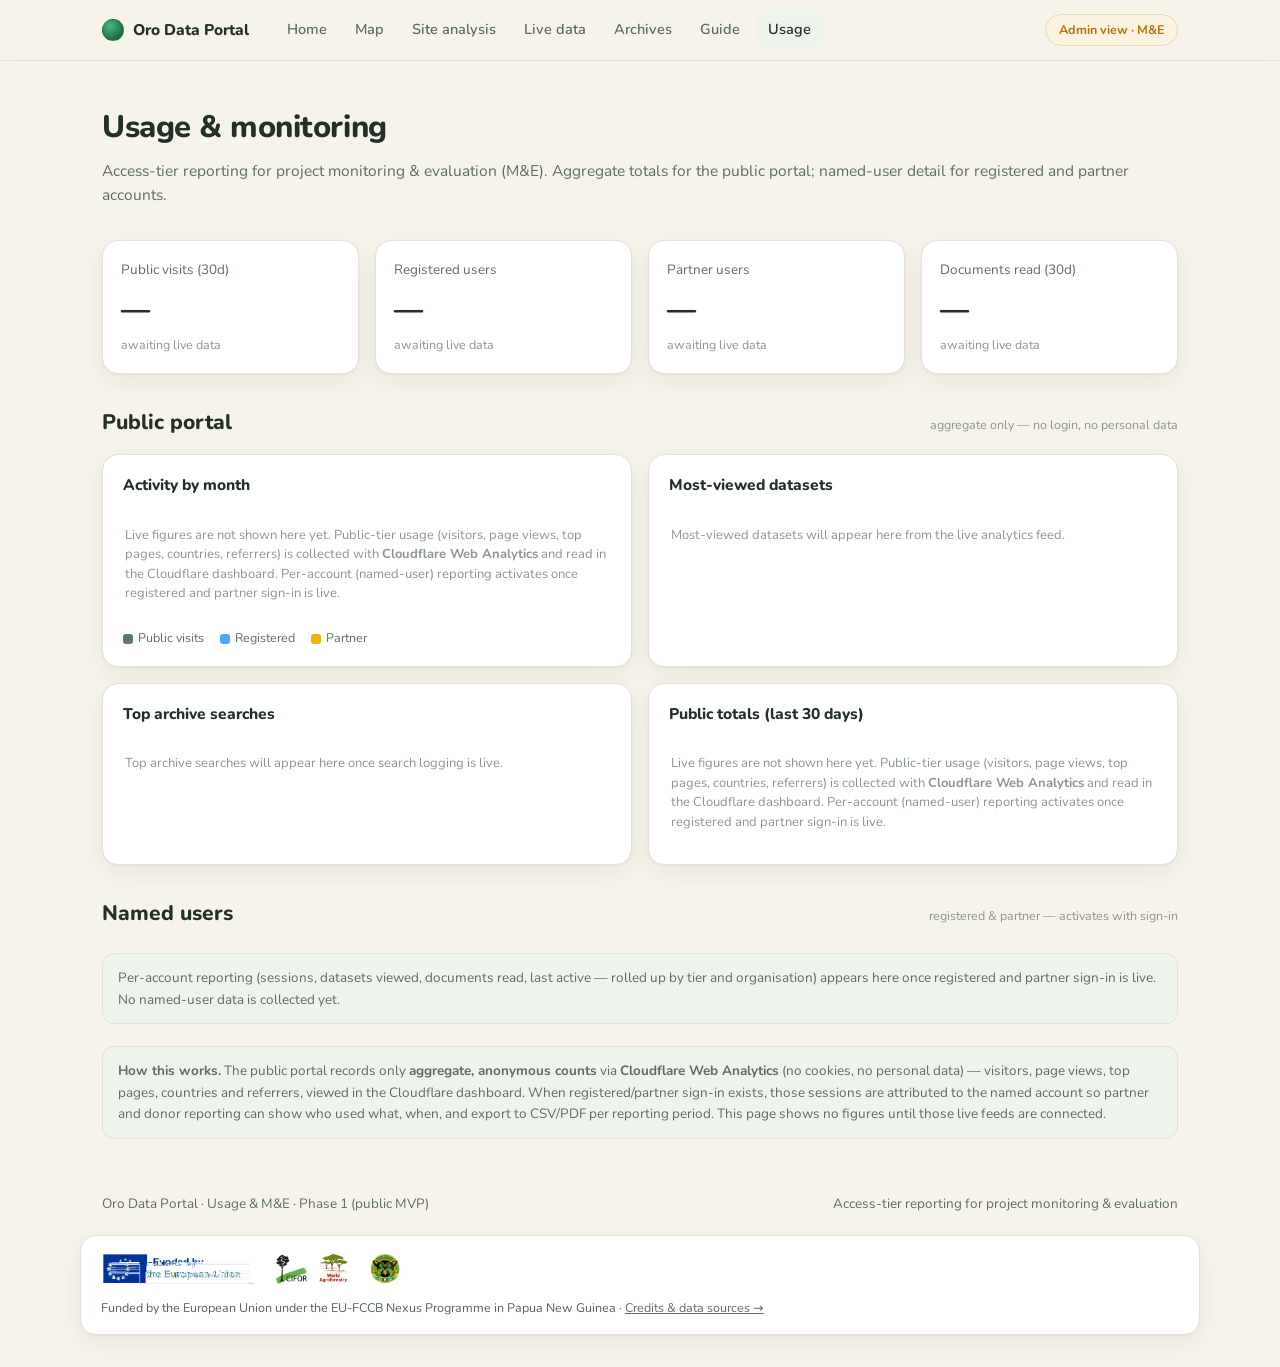
==== commit 56189733: "Add in-portal user Guide page + downloadable PDF manual New app/guide.html: a plain-language, non-te" ====
--- a/app/analytics.html
+++ b/app/analytics.html
@@ -20,6 +20,7 @@
         <a href="site.html">Site analysis</a>
         <a href="index.html#live">Live data</a>
         <a href="library.html">Archives</a>
+        <a href="guide.html">Guide</a>
         <a href="analytics.html" class="active">Usage</a>
       </nav>
       <span class="spacer"></span>
--- a/app/css/site.css
+++ b/app/css/site.css
@@ -1,168 +1,175 @@
+@import url('https://fonts.googleapis.com/css2?family=Nunito:wght@400;500;600;700;800&display=swap');
 /* Oro Data Portal — shared chrome for public pages (landing + library).
-   Same forest-biased dark identity as the map viewer and prototype. */
+   Warm, light, approachable identity: soft cream ground, forest-green accents,
+   rounded Nunito type, gentle shadows. Everything themes from the :root tokens. */
 :root {
-  --ground: #0c1310; --panel: #121c17; --panel2: #182620; --line: #24352c;
-  --ink: #e9f1ec; --muted: #8ba597; --faint: #5f7a6c;
-  --amber: #f5b301; --canopy: #2ea56b; --loss: #ff4d4d; --radd: #e05cff;
-  --fire: #ff8c42; --water: #4aa8ff;
-  --good: #3ddc84; --warn: #ffb43d;
-  --mono: ui-monospace, "SF Mono", "Cascadia Code", Menlo, Consolas, monospace;
-  --sans: system-ui, -apple-system, "Segoe UI", Roboto, sans-serif;
+  --ground: #f6f3ea; --panel: #ffffff; --panel2: #eef3ec; --line: #e5e1d4;
+  --ink: #233027; --muted: #5e6d62; --faint: #8b978c;
+  --amber: #b5730a;            /* accessible honey — text links, accents */
+  --cta: #f4a823; --cta-ink: #3a2b00;   /* vibrant button fill + dark text */
+  --canopy: #2f9160; --loss: #e5484d; --radd: #b25fd3;
+  --fire: #ef7f3c; --water: #3b8fd4;
+  --good: #2faa6a; --warn: #d98a0b;
+  --sans: "Nunito", "Segoe UI", system-ui, -apple-system, Roboto, sans-serif;
+  --mono: var(--sans);         /* de-techified: former monospace accents now read as friendly labels */
+  --shadow: 0 1px 2px rgba(30,50,40,.05), 0 8px 24px rgba(30,50,40,.06);
+  --shadow-lg: 0 4px 10px rgba(30,50,40,.08), 0 16px 40px rgba(30,50,40,.10);
+  --radius: 16px;
   --wrap: 1120px;
 }
 * { box-sizing: border-box; }
 html, body { margin: 0; }
 body { font-family: var(--sans); background: var(--ground); color: var(--ink);
-  font-size: 15px; line-height: 1.55; -webkit-font-smoothing: antialiased; }
+  font-size: 15.5px; line-height: 1.6; -webkit-font-smoothing: antialiased; }
 a { color: inherit; }
 .wrap { max-width: var(--wrap); margin: 0 auto; padding: 0 22px; }
 
 /* nav */
-.nav { position: sticky; top: 0; z-index: 20; background: rgba(12,19,16,.86);
+.nav { position: sticky; top: 0; z-index: 20; background: rgba(246,243,234,.82);
   backdrop-filter: blur(8px); border-bottom: 1px solid var(--line); }
-.nav .row { display: flex; align-items: center; gap: 20px; height: 58px; }
-.nav .brand { display: flex; align-items: center; gap: 9px; font-weight: 600; text-decoration: none; }
+.nav .row { display: flex; align-items: center; gap: 20px; height: 60px; }
+.nav .brand { display: flex; align-items: center; gap: 9px; font-weight: 800; text-decoration: none; }
 .nav .brand .globe { width: 22px; height: 22px; border-radius: 50%;
-  background: radial-gradient(circle at 35% 30%, var(--canopy), #0f3a26 70%); border: 1px solid var(--line); }
+  background: radial-gradient(circle at 35% 30%, #43b97d, #1f6b45 72%); border: 1px solid rgba(0,0,0,.06); }
 .nav .links { display: flex; gap: 4px; margin-left: 6px; }
-.nav .links a { text-decoration: none; color: var(--muted); font-size: 14px; padding: 7px 11px; border-radius: 7px; }
+.nav .links a { text-decoration: none; color: var(--muted); font-size: 14.5px; font-weight: 600; padding: 7px 12px; border-radius: 9px; }
 .nav .links a:hover, .nav .links a.active { color: var(--ink); background: var(--panel2); }
 .nav .spacer { flex: 1; }
-.nav .tier-chip { font-size: 12px; color: var(--amber); border: 1px solid var(--line);
-  border-radius: 999px; padding: 4px 11px; text-decoration: none; }
+.nav .tier-chip { font-size: 12.5px; font-weight: 700; color: var(--amber); border: 1px solid #ead9b8;
+  background: #fbf3e2; border-radius: 999px; padding: 5px 13px; text-decoration: none; }
 .nav .tier-chip:hover { border-color: var(--amber); }
 .nav .burger { display: none; }
 
 /* hero */
 .hero { position: relative; overflow: hidden; border-bottom: 1px solid var(--line);
-  background: radial-gradient(120% 120% at 78% -10%, #16281e 0%, #0c1310 60%); }
-.hero .wrap { padding-top: 62px; padding-bottom: 58px; }
-.eyebrow { font-family: var(--mono); font-size: 12px; letter-spacing: .12em; text-transform: uppercase;
+  background: radial-gradient(130% 120% at 82% -15%, #e7f2e8 0%, #f6f3ea 58%); }
+.hero .wrap { padding-top: 64px; padding-bottom: 60px; }
+.eyebrow { font-size: 12.5px; font-weight: 700; letter-spacing: .09em; text-transform: uppercase;
   color: var(--canopy); margin-bottom: 14px; }
-.hero h1 { font-size: clamp(30px, 4.6vw, 50px); line-height: 1.05; margin: 0 0 16px;
-  letter-spacing: -.02em; text-wrap: balance; max-width: 15ch; }
-.hero p.lede { font-size: 18px; color: var(--muted); max-width: 60ch; margin: 0 0 26px; }
+.hero h1 { font-size: clamp(31px, 4.6vw, 50px); line-height: 1.07; margin: 0 0 16px;
+  letter-spacing: -.015em; text-wrap: balance; max-width: 15ch; font-weight: 800; }
+.hero p.lede { font-size: 18.5px; color: var(--muted); max-width: 60ch; margin: 0 0 26px; }
 .cta-row { display: flex; gap: 12px; flex-wrap: wrap; }
 .btn { display: inline-flex; align-items: center; gap: 8px; text-decoration: none;
-  border-radius: 9px; padding: 11px 18px; font-weight: 600; font-size: 15px; border: 1px solid transparent; cursor: pointer; }
-.btn.primary { background: var(--amber); color: #221a00; }
-.btn.primary:hover { filter: brightness(1.06); }
-.btn.ghost { background: transparent; color: var(--ink); border-color: var(--line); }
-.btn.ghost:hover { border-color: var(--muted); }
-
-.statbar { display: flex; flex-wrap: wrap; gap: 30px; margin-top: 40px; padding-top: 26px; border-top: 1px solid var(--line); }
-.statbar .s .n { font-family: var(--mono); font-size: 24px; font-variant-numeric: tabular-nums; }
-.statbar .s .l { font-size: 12.5px; color: var(--muted); }
+  border-radius: 12px; padding: 12px 20px; font-weight: 700; font-size: 15px; border: 1px solid transparent; cursor: pointer; }
+.btn.primary { background: var(--cta); color: var(--cta-ink); box-shadow: 0 2px 8px rgba(244,168,35,.28); }
+.btn.primary:hover { filter: brightness(1.04); }
+.btn.ghost { background: var(--panel); color: var(--ink); border-color: var(--line); box-shadow: var(--shadow); }
+.btn.ghost:hover { border-color: var(--canopy); color: var(--canopy); }
+
+.statbar { display: flex; flex-wrap: wrap; gap: 30px; margin-top: 42px; padding-top: 28px; border-top: 1px solid var(--line); }
+.statbar .s .n { font-size: 25px; font-weight: 800; font-variant-numeric: tabular-nums; color: var(--ink); }
+.statbar .s .l { font-size: 13px; color: var(--muted); }
 
 /* sections */
-section.blk { padding: 52px 0; border-bottom: 1px solid var(--line); }
-.sec-h { display: flex; align-items: baseline; justify-content: space-between; gap: 16px; margin-bottom: 22px; flex-wrap: wrap; }
-.sec-h h2 { font-size: 24px; margin: 0; letter-spacing: -.01em; }
-.sec-h p { margin: 0; color: var(--muted); font-size: 14px; }
-.sec-h a.more { color: var(--amber); text-decoration: none; font-size: 14px; white-space: nowrap; }
+section.blk { padding: 54px 0; border-bottom: 1px solid var(--line); }
+.sec-h { display: flex; align-items: baseline; justify-content: space-between; gap: 16px; margin-bottom: 24px; flex-wrap: wrap; }
+.sec-h h2 { font-size: 25px; margin: 0; letter-spacing: -.01em; font-weight: 800; }
+.sec-h p { margin: 0; color: var(--muted); font-size: 14.5px; }
+.sec-h a.more { color: var(--canopy); text-decoration: none; font-size: 14.5px; font-weight: 700; white-space: nowrap; }
 .sec-h a.more:hover { text-decoration: underline; }
 
 /* dataset cards */
-.cards { display: grid; grid-template-columns: repeat(auto-fill, minmax(250px, 1fr)); gap: 14px; }
+.cards { display: grid; grid-template-columns: repeat(auto-fill, minmax(250px, 1fr)); gap: 16px; }
 .card { display: block; text-decoration: none; background: var(--panel); border: 1px solid var(--line);
-  border-radius: 12px; padding: 16px; transition: border-color .15s, transform .15s; }
-.card:hover { border-color: var(--muted); transform: translateY(-2px); }
+  border-radius: var(--radius); padding: 18px; box-shadow: var(--shadow); transition: box-shadow .18s, transform .18s; }
+.card:hover { transform: translateY(-3px); box-shadow: var(--shadow-lg); }
 .card .top { display: flex; align-items: center; gap: 9px; margin-bottom: 8px; }
 .card .dot { width: 10px; height: 10px; border-radius: 50%; flex: none; }
-.card .nm { font-weight: 600; font-size: 15px; }
-.card .src { color: var(--muted); font-size: 13px; min-height: 34px; }
-.card .foot { display: flex; align-items: center; justify-content: space-between; margin-top: 10px; }
-.badge { font-family: var(--mono); font-size: 10.5px; letter-spacing: .04em; padding: 2px 7px; border-radius: 5px;
-  border: 1px solid var(--line); color: var(--muted); }
-.badge.public { color: var(--good); border-color: rgba(61,220,132,.4); }
-.badge.reg { color: var(--water); border-color: rgba(74,168,255,.4); }
-.badge.partner { color: var(--amber); border-color: rgba(245,179,1,.4); }
-.card .arrow { color: var(--faint); font-size: 15px; }
+.card .nm { font-weight: 700; font-size: 15.5px; }
+.card .src { color: var(--muted); font-size: 13.5px; min-height: 34px; }
+.card .foot { display: flex; align-items: center; justify-content: space-between; margin-top: 12px; }
+.badge { font-size: 11px; font-weight: 700; letter-spacing: .02em; padding: 3px 9px; border-radius: 999px;
+  border: 1px solid var(--line); background: var(--panel2); color: var(--muted); }
+.badge.public { color: #1c7a4e; background: #e6f4ec; border-color: #c5e6d3; }
+.badge.reg { color: #1f6ea8; background: #e6f0f8; border-color: #c4ddf0; }
+.badge.partner { color: var(--amber); background: #fbf3e2; border-color: #ead9b8; }
+.card .arrow { color: var(--canopy); font-size: 15px; }
 
 /* live cards */
-.live-cards { display: grid; grid-template-columns: repeat(auto-fill, minmax(280px, 1fr)); gap: 14px; }
-.live-card { background: var(--panel); border: 1px solid var(--line); border-radius: 12px; padding: 16px; }
-.live-card .lh { display: flex; align-items: center; gap: 8px; font-weight: 600; }
+.live-cards { display: grid; grid-template-columns: repeat(auto-fill, minmax(280px, 1fr)); gap: 16px; }
+.live-card { background: var(--panel); border: 1px solid var(--line); border-radius: var(--radius); padding: 18px; box-shadow: var(--shadow); }
+.live-card .lh { display: flex; align-items: center; gap: 8px; font-weight: 700; }
 .live-card .blip { width: 8px; height: 8px; border-radius: 50%; background: var(--good);
-  box-shadow: 0 0 0 0 rgba(61,220,132,.5); animation: pulse 2.2s infinite; }
-@keyframes pulse { 0%{box-shadow:0 0 0 0 rgba(61,220,132,.5)} 70%{box-shadow:0 0 0 8px rgba(61,220,132,0)} 100%{box-shadow:0 0 0 0 rgba(61,220,132,0)} }
-.live-card .big { font-family: var(--mono); font-size: 30px; font-variant-numeric: tabular-nums; margin: 10px 0 2px; }
-.live-card .sub { color: var(--muted); font-size: 13px; }
-.live-card .lnk { display: inline-block; margin-top: 12px; color: var(--amber); text-decoration: none; font-size: 13.5px; }
+  box-shadow: 0 0 0 0 rgba(47,170,106,.5); animation: pulse 2.2s infinite; }
+@keyframes pulse { 0%{box-shadow:0 0 0 0 rgba(47,170,106,.5)} 70%{box-shadow:0 0 0 8px rgba(47,170,106,0)} 100%{box-shadow:0 0 0 0 rgba(47,170,106,0)} }
+.live-card .big { font-size: 31px; font-weight: 800; font-variant-numeric: tabular-nums; margin: 12px 0 2px; color: var(--ink); }
+.live-card .sub { color: var(--muted); font-size: 13.5px; }
+.live-card .lnk { display: inline-block; margin-top: 12px; color: var(--canopy); font-weight: 700; text-decoration: none; font-size: 13.5px; }
 .live-card .lnk:hover { text-decoration: underline; }
 .spark { width: 100%; height: 36px; margin-top: 8px; }
 
 /* tiers strip */
-.tiers-grid { display: grid; grid-template-columns: repeat(auto-fit, minmax(220px,1fr)); gap: 14px; }
-.tier-box { background: var(--panel); border: 1px solid var(--line); border-radius: 12px; padding: 16px; }
-.tier-box h3 { margin: 0 0 4px; font-size: 16px; }
-.tier-box .who { color: var(--muted); font-size: 13px; margin-bottom: 10px; }
+.tiers-grid { display: grid; grid-template-columns: repeat(auto-fit, minmax(220px,1fr)); gap: 16px; }
+.tier-box { background: var(--panel); border: 1px solid var(--line); border-radius: var(--radius); padding: 18px; box-shadow: var(--shadow); }
+.tier-box h3 { margin: 0 0 4px; font-size: 16.5px; font-weight: 800; }
+.tier-box .who { color: var(--muted); font-size: 13.5px; margin-bottom: 10px; }
 .tier-box ul { margin: 0; padding-left: 18px; color: var(--muted); font-size: 13.5px; }
 
 /* document library */
-.lib-head { padding: 40px 0 20px; border-bottom: 1px solid var(--line); }
-.lib-head h1 { margin: 0 0 6px; font-size: 30px; letter-spacing: -.02em; }
+.lib-head { padding: 42px 0 20px; border-bottom: 1px solid var(--line); }
+.lib-head h1 { margin: 0 0 6px; font-size: 31px; letter-spacing: -.015em; font-weight: 800; }
 .lib-head p { margin: 0; color: var(--muted); }
-.lib-controls { display: flex; gap: 12px; flex-wrap: wrap; align-items: center; margin: 20px 0 6px; }
+.lib-controls { display: flex; gap: 12px; flex-wrap: wrap; align-items: center; margin: 22px 0 6px; }
 .search { flex: 1; min-width: 220px; display: flex; align-items: center; gap: 8px;
-  background: var(--panel); border: 1px solid var(--line); border-radius: 9px; padding: 9px 12px; }
+  background: var(--panel); border: 1px solid var(--line); border-radius: 12px; padding: 11px 14px; box-shadow: var(--shadow); }
 .search input { flex: 1; background: transparent; border: 0; color: var(--ink); font: inherit; outline: none; }
 .search input::placeholder { color: var(--faint); }
 .chips { display: flex; gap: 6px; flex-wrap: wrap; }
 .chip { background: var(--panel); border: 1px solid var(--line); color: var(--muted); font: inherit;
-  font-size: 13px; padding: 7px 13px; border-radius: 999px; cursor: pointer; }
-.chip:hover { color: var(--ink); }
-.chip.active { background: var(--amber); color: #221a00; border-color: var(--amber); font-weight: 600; }
-.result-meta { color: var(--faint); font-size: 12.5px; margin: 14px 2px; font-family: var(--mono); }
+  font-size: 13px; font-weight: 600; padding: 8px 14px; border-radius: 999px; cursor: pointer; }
+.chip:hover { color: var(--ink); border-color: var(--canopy); }
+.chip.active { background: var(--cta); color: var(--cta-ink); border-color: var(--cta); font-weight: 700; }
+.result-meta { color: var(--faint); font-size: 12.5px; margin: 14px 2px; }
 
 .doc-list { display: flex; flex-direction: column; gap: 10px; padding-bottom: 20px; }
 .doc { display: grid; grid-template-columns: 46px 1fr auto; gap: 14px; align-items: center;
-  background: var(--panel); border: 1px solid var(--line); border-radius: 11px; padding: 14px 16px;
-  text-decoration: none; transition: border-color .15s; }
-.doc:hover { border-color: var(--muted); }
-.doc .ic { width: 46px; height: 46px; border-radius: 9px; display: grid; place-items: center;
-  font-family: var(--mono); font-size: 10px; font-weight: 700; letter-spacing: .02em;
-  background: var(--panel2); border: 1px solid var(--line); color: var(--muted); }
-.doc .t { font-weight: 600; font-size: 15.5px; }
+  background: var(--panel); border: 1px solid var(--line); border-radius: 12px; padding: 14px 16px;
+  text-decoration: none; box-shadow: var(--shadow); transition: box-shadow .15s, transform .15s; }
+.doc:hover { transform: translateY(-2px); box-shadow: var(--shadow-lg); }
+.doc .ic { width: 46px; height: 46px; border-radius: 11px; display: grid; place-items: center;
+  font-size: 10px; font-weight: 800; letter-spacing: .02em;
+  background: var(--panel2); border: 1px solid var(--line); color: var(--canopy); }
+.doc .t { font-weight: 700; font-size: 15.5px; }
 .doc .d { color: var(--muted); font-size: 13px; margin-top: 2px; }
 .doc .meta { display: flex; gap: 8px; align-items: center; margin-top: 7px; flex-wrap: wrap; }
-.doc .meta span { font-family: var(--mono); font-size: 11.5px; color: var(--faint); }
+.doc .meta span { font-size: 12px; color: var(--faint); }
 .doc .right { text-align: right; display: flex; flex-direction: column; align-items: flex-end; gap: 8px; }
-.doc .dl { color: var(--amber); font-size: 13px; white-space: nowrap; }
+.doc .dl { color: var(--amber); font-weight: 700; font-size: 13px; white-space: nowrap; }
 .empty { color: var(--muted); text-align: center; padding: 40px; }
 
 /* archive tabs */
-.arch-tabs { display: flex; gap: 8px; flex-wrap: wrap; margin: 18px 0 4px; }
+.arch-tabs { display: flex; gap: 8px; flex-wrap: wrap; margin: 20px 0 4px; }
 .arch-tab { display: flex; align-items: center; gap: 8px; background: var(--panel); border: 1px solid var(--line);
-  color: var(--muted); font: inherit; font-size: 13.5px; padding: 9px 14px; border-radius: 10px; cursor: pointer; }
-.arch-tab:hover { color: var(--ink); }
-.arch-tab.active { border-color: var(--amber); color: var(--ink); }
-.arch-tab .n { font-family: var(--mono); font-size: 11px; color: var(--faint); }
+  color: var(--muted); font: inherit; font-size: 13.5px; font-weight: 600; padding: 10px 15px; border-radius: 999px; cursor: pointer; box-shadow: var(--shadow); }
+.arch-tab:hover { color: var(--ink); border-color: var(--canopy); }
+.arch-tab.active { border-color: var(--canopy); background: #e9f4ee; color: var(--ink); }
+.arch-tab .n { font-size: 11px; color: var(--faint); }
 .arch-tab.planned { opacity: .6; }
 .arch-tab.planned .n { color: var(--warn); }
 
 /* protection banner */
 .protect { display: flex; gap: 10px; align-items: flex-start; background: var(--panel2); border: 1px solid var(--line);
-  border-radius: 10px; padding: 12px 14px; margin: 16px 0; font-size: 13px; color: var(--muted); }
-.protect b { color: var(--ink); font-weight: 600; }
+  border-radius: 12px; padding: 13px 15px; margin: 16px 0; font-size: 13.5px; color: var(--muted); }
+.protect b { color: var(--ink); font-weight: 700; }
 
 /* search-first empty state */
-.empty-search { text-align: center; color: var(--muted); padding: 54px 20px; }
-.empty-search .ic { font-size: 34px; opacity: .5; }
-.empty-search h3 { color: var(--ink); margin: 12px 0 6px; font-weight: 600; }
+.empty-search { text-align: center; color: var(--muted); padding: 56px 20px; }
+.empty-search .ic { font-size: 36px; opacity: .55; }
+.empty-search h3 { color: var(--ink); margin: 12px 0 6px; font-weight: 800; }
 
 /* result cards (archives) */
-.res { background: var(--panel); border: 1px solid var(--line); border-radius: 12px; padding: 16px 18px; margin-bottom: 12px; }
-.res h3 { margin: 0 0 6px; font-size: 16.5px; }
-.res .rmeta { display: flex; gap: 10px; flex-wrap: wrap; font-family: var(--mono); font-size: 11.5px; color: var(--faint); margin-bottom: 8px; }
-.res .snip { font-size: 14px; color: var(--muted); margin-bottom: 10px; }
-.res .snip mark { background: rgba(245,179,1,.28); color: var(--ink); padding: 0 2px; border-radius: 2px; }
+.res { background: var(--panel); border: 1px solid var(--line); border-radius: var(--radius); padding: 18px 20px; margin-bottom: 14px; box-shadow: var(--shadow); }
+.res h3 { margin: 0 0 6px; font-size: 17px; font-weight: 800; }
+.res .rmeta { display: flex; gap: 10px; flex-wrap: wrap; font-size: 12px; color: var(--faint); margin-bottom: 8px; }
+.res .snip { font-size: 14.5px; color: var(--muted); margin-bottom: 10px; }
+.res .snip mark { background: rgba(244,168,35,.30); color: var(--ink); padding: 0 2px; border-radius: 3px; }
 .res .kw { display: flex; gap: 6px; flex-wrap: wrap; margin-bottom: 12px; }
 .res .kw button { background: var(--panel2); border: 1px solid var(--line); color: var(--muted); font: inherit;
-  font-size: 12px; padding: 3px 10px; border-radius: 999px; cursor: pointer; }
-.res .kw button:hover { color: var(--ink); border-color: var(--muted); }
-.res .read { display: inline-flex; align-items: center; gap: 6px; background: var(--amber); color: #221a00;
-  border: 0; font: inherit; font-weight: 600; font-size: 13.5px; padding: 8px 14px; border-radius: 8px; cursor: pointer; }
+  font-size: 12px; font-weight: 600; padding: 4px 11px; border-radius: 999px; cursor: pointer; }
+.res .kw button:hover { color: var(--ink); border-color: var(--canopy); }
+.res .read { display: inline-flex; align-items: center; gap: 6px; background: var(--cta); color: var(--cta-ink);
+  border: 0; font: inherit; font-weight: 700; font-size: 13.5px; padding: 9px 16px; border-radius: 10px; cursor: pointer; }
 .res.locked .read { background: transparent; color: var(--muted); border: 1px solid var(--line); }
 .res .read[disabled] { cursor: not-allowed; opacity: .8; }
 .res .snip.restricted { font-style: italic; color: var(--faint); }
@@ -170,69 +177,70 @@
 /* in-portal reader modal */
 .reader { position: fixed; inset: 0; z-index: 60; display: none; }
 .reader.open { display: block; }
-.reader .scrim { position: absolute; inset: 0; background: rgba(4,8,6,.72); backdrop-filter: blur(2px); }
+.reader .scrim { position: absolute; inset: 0; background: rgba(20,32,25,.46); backdrop-filter: blur(2px); }
 .reader .panel { position: absolute; inset: 3% 4%; background: var(--panel); border: 1px solid var(--line);
-  border-radius: 14px; display: flex; flex-direction: column; overflow: hidden; box-shadow: 0 20px 60px rgba(0,0,0,.5); }
-.reader .rhead { display: flex; align-items: center; gap: 12px; padding: 13px 16px; border-bottom: 1px solid var(--line); }
-.reader .rhead .rt { font-weight: 600; font-size: 15px; }
-.reader .rhead .rsub { color: var(--faint); font-size: 12px; font-family: var(--mono); }
+  border-radius: 18px; display: flex; flex-direction: column; overflow: hidden; box-shadow: 0 24px 60px rgba(20,40,30,.22); }
+.reader .rhead { display: flex; align-items: center; gap: 12px; padding: 14px 18px; border-bottom: 1px solid var(--line); }
+.reader .rhead .rt { font-weight: 800; font-size: 15.5px; }
+.reader .rhead .rsub { color: var(--faint); font-size: 12.5px; }
 .reader .rhead .x { margin-left: auto; background: var(--panel2); border: 1px solid var(--line); color: var(--ink);
-  width: 34px; height: 34px; border-radius: 8px; cursor: pointer; font-size: 16px; }
-.reader .stage { flex: 1; background: #0a0f0c; display: grid; place-items: center; padding: 20px; overflow: auto; }
-.reader .doc-frame { width: 100%; height: 100%; border: 0; background: #fff; border-radius: 6px; }
+  width: 36px; height: 36px; border-radius: 10px; cursor: pointer; font-size: 16px; }
+.reader .stage { flex: 1; background: var(--panel2); display: grid; place-items: center; padding: 20px; overflow: auto; }
+.reader .doc-frame { width: 100%; height: 100%; border: 0; background: #fff; border-radius: 8px; }
 .reader .placeholder { text-align: center; color: var(--muted); max-width: 460px; }
-.reader .placeholder .pg { width: 180px; height: 232px; margin: 0 auto 16px; border-radius: 6px;
-  background: #131c17; border: 1px solid var(--line);
-  display: grid; place-items: center; color: var(--faint); font-family: var(--mono); font-size: 11px; }
-.reader .rfoot { display: flex; align-items: center; gap: 12px; padding: 10px 16px; border-top: 1px solid var(--line);
-  font-size: 12px; color: var(--faint); }
+.reader .placeholder .pg { width: 180px; height: 232px; margin: 0 auto 16px; border-radius: 8px;
+  background: #fff; border: 1px solid var(--line);
+  display: grid; place-items: center; color: var(--faint); font-size: 11px; }
+.reader .rfoot { display: flex; align-items: center; gap: 12px; padding: 11px 18px; border-top: 1px solid var(--line);
+  font-size: 12.5px; color: var(--faint); }
 .reader .rfoot .lock { color: var(--good); }
 
 /* analytics / M&E dashboard */
-.an-head { padding: 40px 0 8px; }
-.an-head h1 { margin: 0 0 6px; font-size: 30px; letter-spacing: -.02em; }
+.an-head { padding: 42px 0 8px; }
+.an-head h1 { margin: 0 0 6px; font-size: 31px; letter-spacing: -.015em; font-weight: 800; }
 .an-head p { margin: 0; color: var(--muted); }
-.kpis { display: grid; grid-template-columns: repeat(auto-fit, minmax(190px, 1fr)); gap: 14px; margin: 22px 0; }
-.kpi { background: var(--panel); border: 1px solid var(--line); border-radius: 12px; padding: 16px; }
-.kpi .k { color: var(--muted); font-size: 13px; }
-.kpi .v { font-family: var(--mono); font-size: 28px; font-variant-numeric: tabular-nums; margin: 6px 0 2px; }
-.kpi .d { font-size: 12px; } .kpi .d.up { color: var(--good); } .kpi .d.flat { color: var(--faint); }
-.panel-h { display: flex; align-items: baseline; justify-content: space-between; gap: 12px; margin: 30px 0 14px; }
-.panel-h h2 { font-size: 20px; margin: 0; }
+.kpis { display: grid; grid-template-columns: repeat(auto-fit, minmax(190px, 1fr)); gap: 16px; margin: 24px 0; }
+.kpi { background: var(--panel); border: 1px solid var(--line); border-radius: var(--radius); padding: 18px; box-shadow: var(--shadow); }
+.kpi .k { color: var(--muted); font-size: 13.5px; }
+.kpi .v { font-size: 29px; font-weight: 800; font-variant-numeric: tabular-nums; margin: 6px 0 2px; }
+.kpi .d { font-size: 12.5px; } .kpi .d.up { color: var(--good); } .kpi .d.flat { color: var(--faint); }
+.panel-h { display: flex; align-items: baseline; justify-content: space-between; gap: 12px; margin: 32px 0 14px; }
+.panel-h h2 { font-size: 21px; margin: 0; font-weight: 800; }
 .panel-h .hint { color: var(--faint); font-size: 12.5px; }
 .grid2 { display: grid; grid-template-columns: 1fr 1fr; gap: 16px; }
-.card-p { background: var(--panel); border: 1px solid var(--line); border-radius: 12px; padding: 16px 18px; }
-.card-p h3 { margin: 0 0 14px; font-size: 15px; }
+.card-p { background: var(--panel); border: 1px solid var(--line); border-radius: var(--radius); padding: 18px 20px; box-shadow: var(--shadow); }
+.card-p h3 { margin: 0 0 14px; font-size: 15.5px; font-weight: 800; }
 .legend { display: flex; gap: 16px; flex-wrap: wrap; font-size: 12.5px; color: var(--muted); margin-top: 10px; }
-.legend .sw { display: inline-block; width: 10px; height: 10px; border-radius: 2px; margin-right: 5px; vertical-align: middle; }
+.legend .sw { display: inline-block; width: 10px; height: 10px; border-radius: 3px; margin-right: 5px; vertical-align: middle; }
 .hbar { display: grid; grid-template-columns: 150px 1fr 52px; align-items: center; gap: 10px; margin-bottom: 9px; font-size: 13px; }
-.hbar .track { background: var(--panel2); border-radius: 5px; height: 12px; overflow: hidden; }
-.hbar .fill { height: 100%; border-radius: 5px; background: var(--canopy); }
-.hbar .val { font-family: var(--mono); font-size: 12px; color: var(--muted); text-align: right; }
+.hbar .track { background: var(--panel2); border-radius: 6px; height: 12px; overflow: hidden; }
+.hbar .fill { height: 100%; border-radius: 6px; background: var(--canopy); }
+.hbar .val { font-size: 12px; color: var(--muted); text-align: right; font-variant-numeric: tabular-nums; }
 .hbar .lbl { color: var(--ink); overflow: hidden; text-overflow: ellipsis; white-space: nowrap; }
 
 table.users { width: 100%; border-collapse: collapse; font-size: 13.5px; }
-table.users th, table.users td { text-align: left; padding: 10px 12px; border-bottom: 1px solid var(--line); }
-table.users th { color: var(--muted); font-weight: 600; font-size: 12px; text-transform: uppercase; letter-spacing: .04em; }
-table.users td.num { font-family: var(--mono); text-align: right; font-variant-numeric: tabular-nums; }
-.table-wrap { overflow-x: auto; background: var(--panel); border: 1px solid var(--line); border-radius: 12px; }
-.tier-pill { font-family: var(--mono); font-size: 10.5px; padding: 2px 7px; border-radius: 5px; border: 1px solid var(--line); }
-.tier-pill.reg { color: var(--water); border-color: rgba(74,168,255,.4); }
-.tier-pill.partner { color: var(--amber); border-color: rgba(245,179,1,.4); }
-.tier-pill.admin { color: var(--radd); border-color: rgba(224,92,255,.4); }
-.mnote { background: var(--panel2); border: 1px solid var(--line); border-radius: 10px; padding: 12px 14px;
-  color: var(--muted); font-size: 13px; margin: 22px 0; }
+table.users th, table.users td { text-align: left; padding: 11px 12px; border-bottom: 1px solid var(--line); }
+table.users th { color: var(--muted); font-weight: 700; font-size: 12px; text-transform: uppercase; letter-spacing: .03em; }
+table.users td.num { text-align: right; font-variant-numeric: tabular-nums; }
+.table-wrap { overflow-x: auto; background: var(--panel); border: 1px solid var(--line); border-radius: var(--radius); box-shadow: var(--shadow); }
+.tier-pill { font-size: 10.5px; font-weight: 700; padding: 3px 9px; border-radius: 999px; border: 1px solid var(--line); background: var(--panel2); }
+.tier-pill.reg { color: #1f6ea8; border-color: #c4ddf0; background: #e6f0f8; }
+.tier-pill.partner { color: var(--amber); border-color: #ead9b8; background: #fbf3e2; }
+.tier-pill.admin { color: #9a3fb8; border-color: #e4cef0; background: #f6ecfb; }
+.mnote { background: var(--panel2); border: 1px solid var(--line); border-radius: 12px; padding: 13px 15px;
+  color: var(--muted); font-size: 13.5px; margin: 22px 0; }
 @media (max-width: 780px) { .grid2 { grid-template-columns: 1fr; } }
 
 /* footer */
-footer.site { padding: 30px 0; color: var(--muted); font-size: 13px; }
+footer.site { padding: 32px 0; color: var(--muted); font-size: 13.5px; }
 footer.site .row { display: flex; justify-content: space-between; gap: 16px; flex-wrap: wrap; }
 footer.site a { color: var(--muted); }
+footer.site a:hover { color: var(--canopy); }
 
 /* funders / partners — logos sit on a WHITE band so the EU "Funded by" lockup
-   (dark-blue text) and the colour crests stay legible on the dark site. */
-.site-credits, .credits-logos { background: #fff; border: 1px solid #e4e4e4; border-radius: 12px;
-  padding: 14px 18px; margin-top: 18px; }
+   (dark-blue text) and the colour crests stay crisp. */
+.site-credits, .credits-logos { background: #fff; border: 1px solid var(--line); border-radius: var(--radius);
+  padding: 16px 20px; margin-top: 20px; box-shadow: var(--shadow); }
 .funders { display: flex; align-items: center; gap: 22px; flex-wrap: wrap; }
 .funder, .eu-lockup-wrap { display: inline-flex; align-items: center; }
 .funder-img { height: 30px; width: auto; display: block; }
@@ -241,22 +249,22 @@
 .funders.big .eu-lockup { height: 50px; }
 .funder-chip { display: inline-flex; align-items: center; height: 30px; padding: 0 12px;
   border: 1px solid #ddd; border-radius: 8px; background: #f4f4f4;
-  color: #1c2330; font-weight: 600; font-size: 13px; white-space: nowrap; }
-.funding-line { flex-wrap: wrap; gap: 6px; margin-top: 12px; color: #55635b; font-size: 12px; }
+  color: #1c2330; font-weight: 700; font-size: 13px; white-space: nowrap; }
+.funding-line { flex-wrap: wrap; gap: 6px; margin-top: 12px; color: #55635b; font-size: 12.5px; }
 .funding-line a { color: #2f6b4f; text-decoration: underline; }
 
 /* credits page */
 .cr-fund { display: flex; align-items: center; gap: 20px; flex-wrap: wrap;
-  background: #fff; border: 1px solid #e4e4e4; border-radius: 12px; padding: 18px 20px; margin: 8px 0 26px; }
+  background: #fff; border: 1px solid var(--line); border-radius: var(--radius); padding: 20px 22px; margin: 8px 0 26px; box-shadow: var(--shadow); }
 .cr-lockup { height: 60px; width: auto; }
-.cr-fund-prog { color: #1c2330; font-weight: 600; }
-.cr-disc { color: #55635b; font-size: 12px; max-width: 70ch; margin: 10px 0 0; }
-.funders.big.band { background: #fff; border: 1px solid #e4e4e4; border-radius: 12px; padding: 16px 18px; }
+.cr-fund-prog { color: #1c2330; font-weight: 700; }
+.cr-disc { color: #55635b; font-size: 12.5px; max-width: 70ch; margin: 10px 0 0; }
+.funders.big.band { background: #fff; border: 1px solid var(--line); border-radius: var(--radius); padding: 18px 20px; box-shadow: var(--shadow); }
 .cr-lead { color: var(--muted); max-width: 80ch; }
-.cr-grp { margin: 22px 0 8px; font-size: 15px; }
+.cr-grp { margin: 22px 0 8px; font-size: 15.5px; font-weight: 800; }
 .cr-table { width: 100%; border-collapse: collapse; font-size: 13.5px; }
-.cr-table th, .cr-table td { text-align: left; padding: 8px 10px; border-bottom: 1px solid var(--line); vertical-align: top; }
-.cr-table th { color: var(--faint); font-weight: 600; font-family: var(--mono); font-size: 11.5px; text-transform: uppercase; letter-spacing: .04em; }
+.cr-table th, .cr-table td { text-align: left; padding: 9px 10px; border-bottom: 1px solid var(--line); vertical-align: top; }
+.cr-table th { color: var(--faint); font-weight: 700; font-size: 11.5px; text-transform: uppercase; letter-spacing: .03em; }
 .cr-table td:first-child { color: var(--ink); }
 
 @media (max-width: 720px) {
